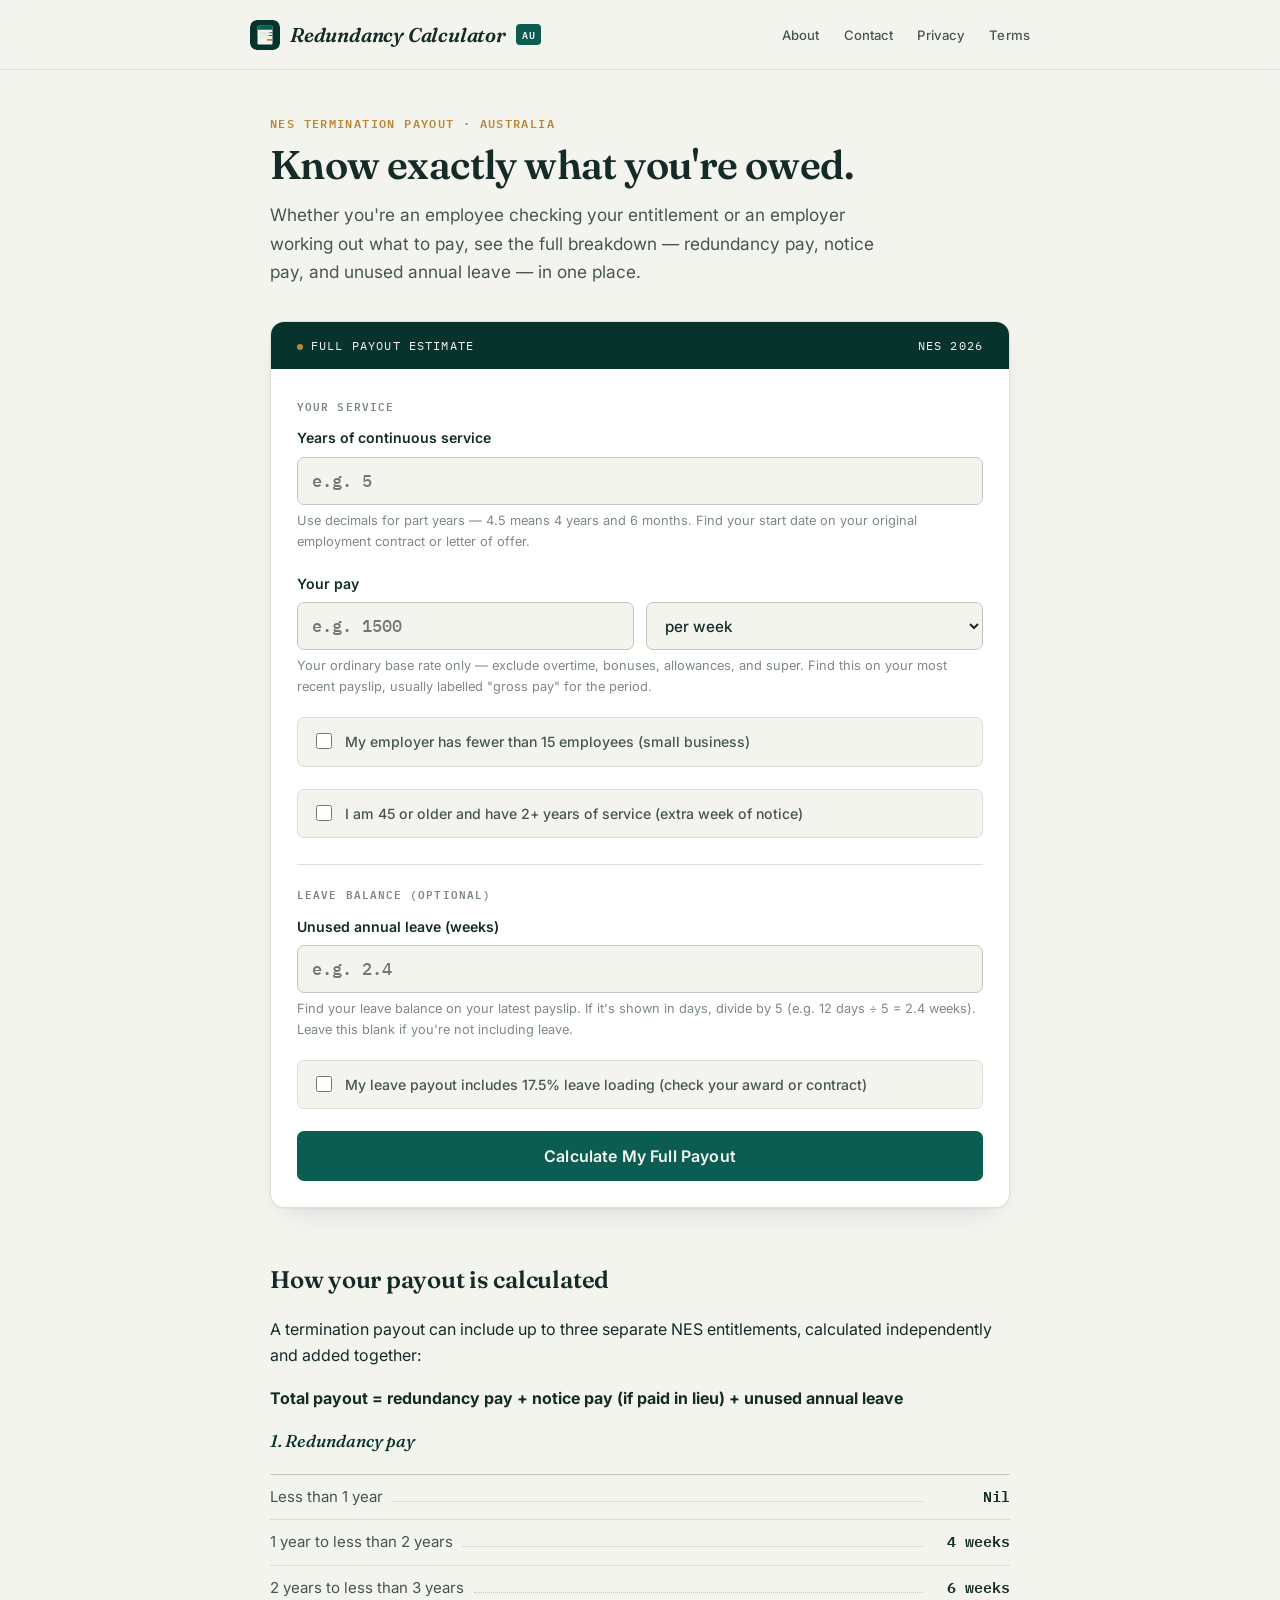
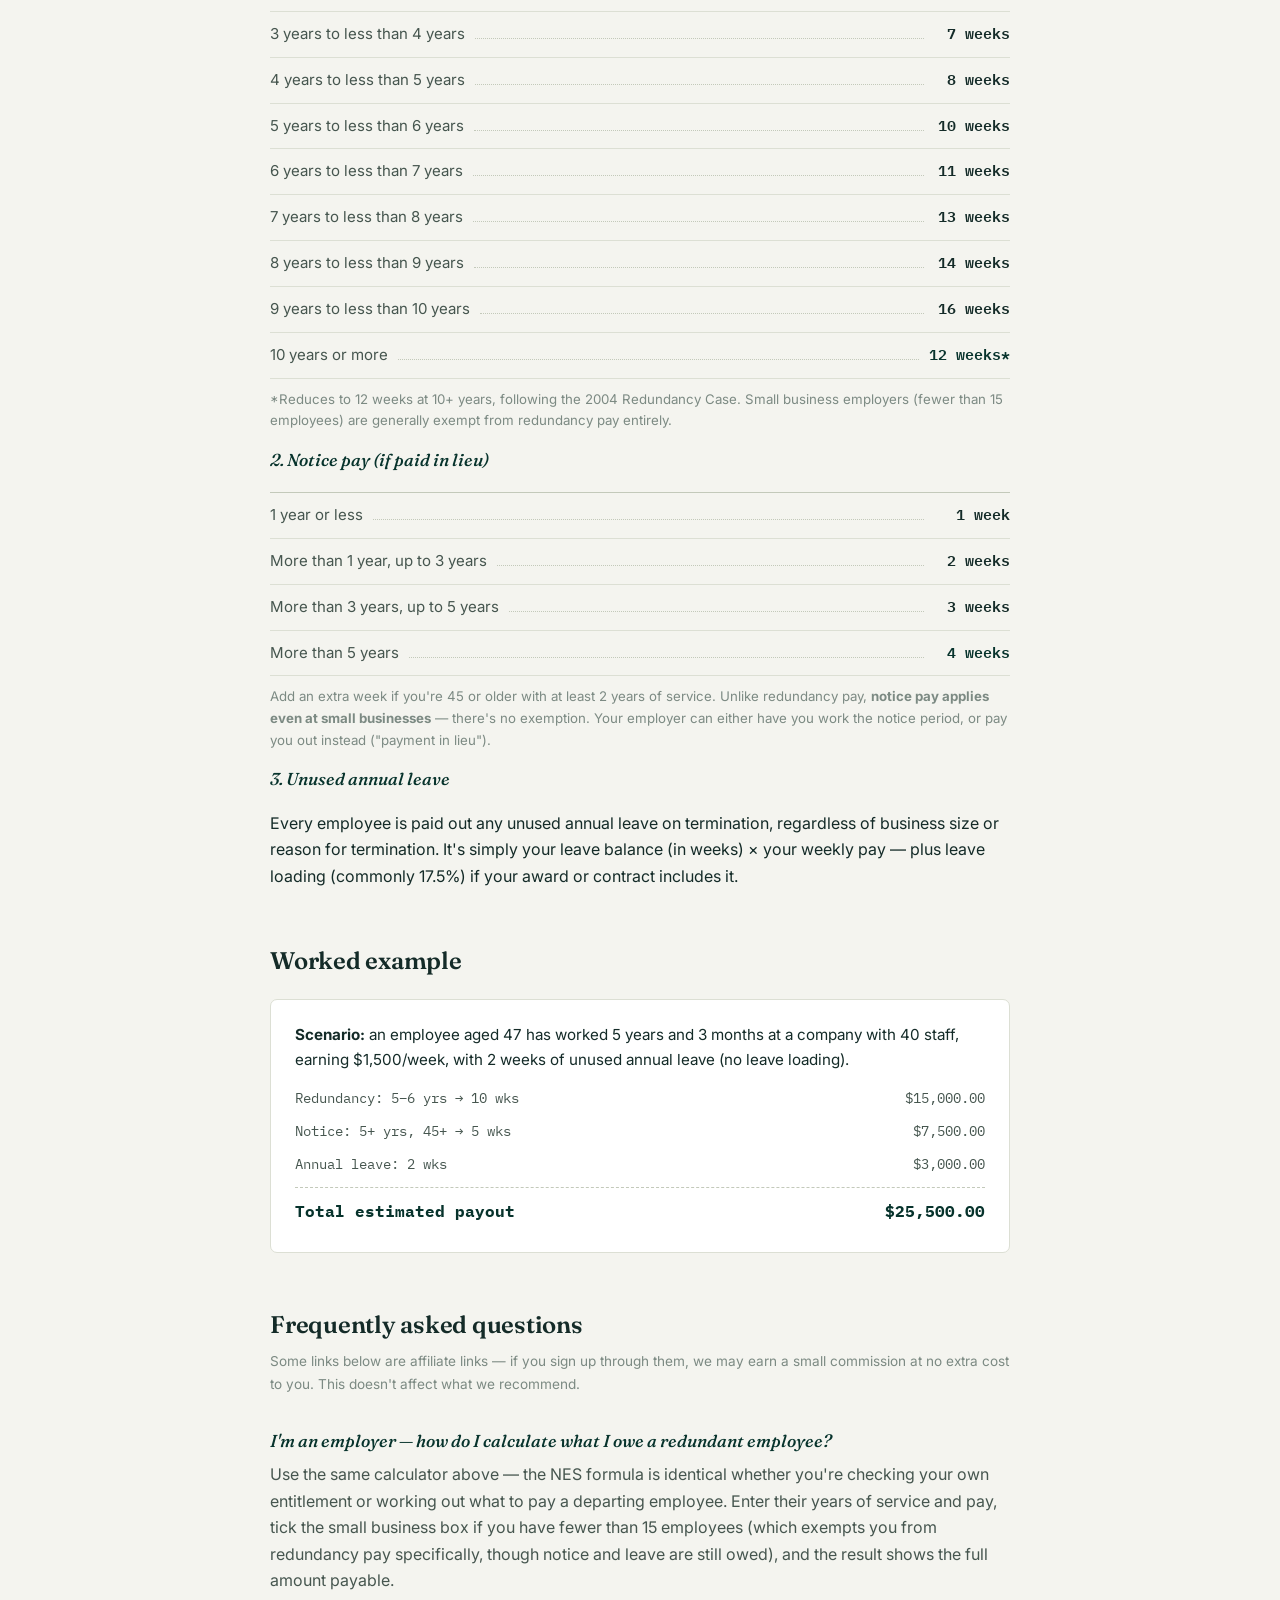
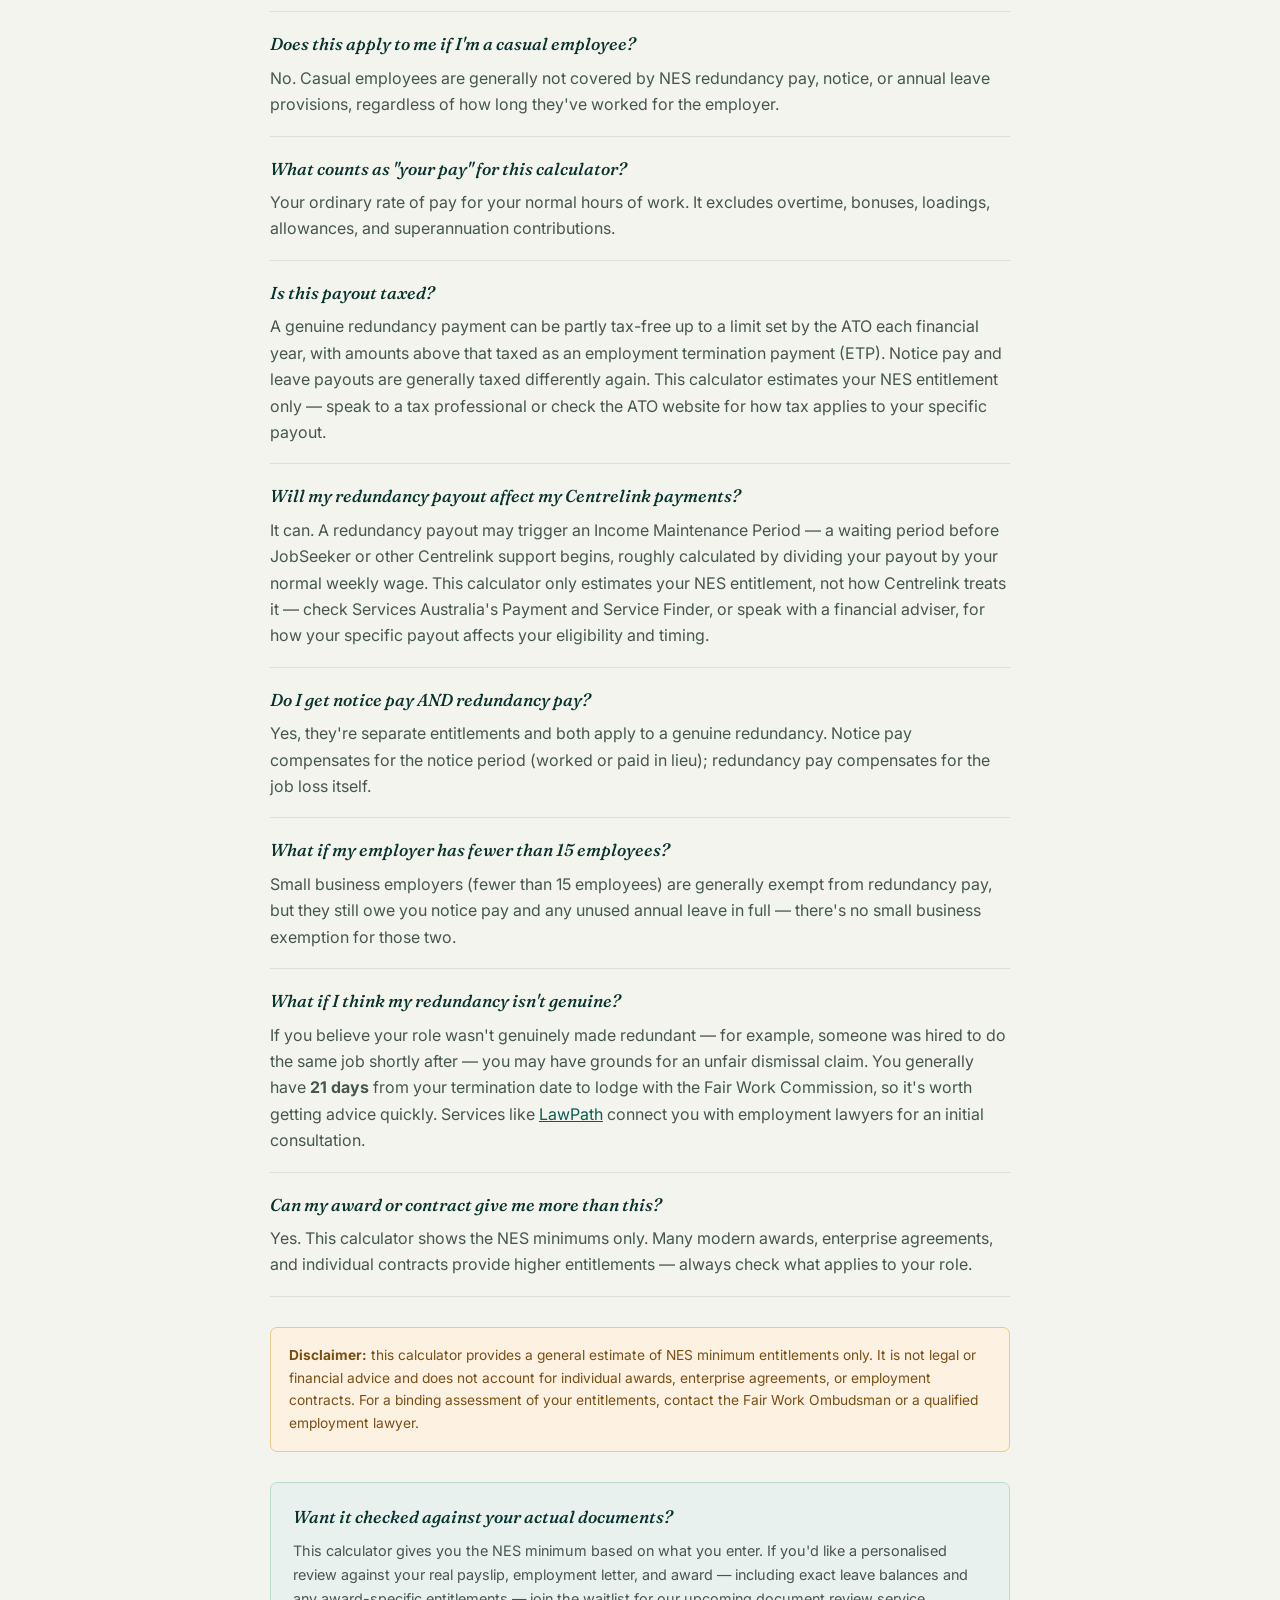
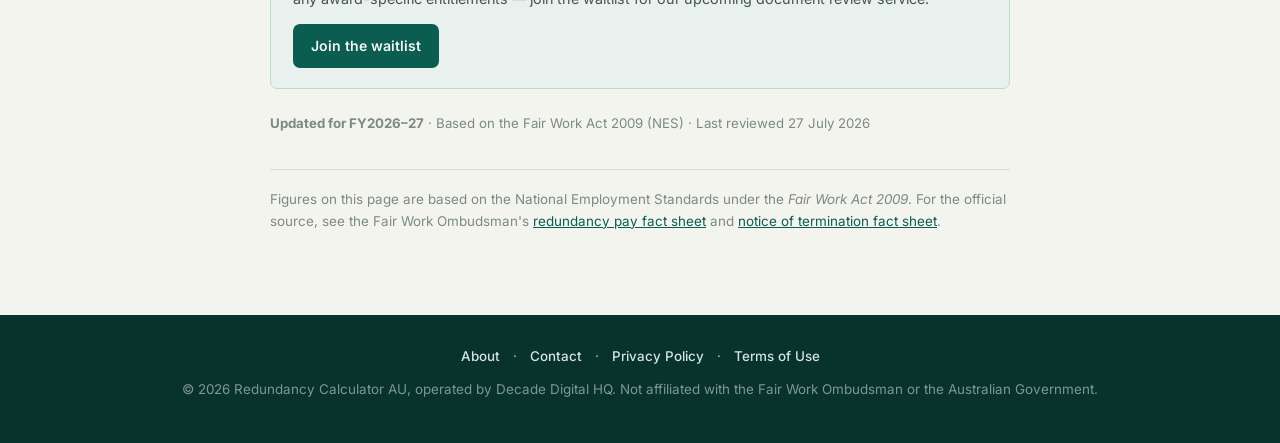
==== index.html @ 33391fae "Add files via upload fixing redirect issue" ====
<!DOCTYPE html>
<html lang="en-AU">
<head>
<meta charset="UTF-8">
<meta name="viewport" content="width=device-width, initial-scale=1.0">
<title>Redundancy Pay Calculator Australia (NES) — For Employees & Employers</title>
<meta name="description" content="Free Australian redundancy pay calculator based on the National Employment Standards (NES). For employees checking their entitlement and employers working out what to pay.">

<meta property="og:type" content="website">
<meta property="og:title" content="Redundancy Pay Calculator Australia (NES) — Free & Instant">
<meta property="og:description" content="See your full estimated termination payout — redundancy pay, notice pay, and unused annual leave — based on the Fair Work National Employment Standards.">
<meta property="og:url" content="https://ausredundancycalculator.com.au/">
<meta property="og:image" content="https://ausredundancycalculator.com.au/og-image.png">
<meta property="og:image:width" content="1200">
<meta property="og:image:height" content="630">
<meta property="og:locale" content="en_AU">
<meta property="og:site_name" content="Redundancy Calculator AU">

<meta name="twitter:card" content="summary_large_image">
<meta name="twitter:title" content="Redundancy Pay Calculator Australia (NES) — Free & Instant">
<meta name="twitter:description" content="See your full estimated termination payout — redundancy pay, notice pay, and unused annual leave — based on the NES.">
<meta name="twitter:image" content="https://ausredundancycalculator.com.au/og-image.png">
<link rel="preconnect" href="https://fonts.googleapis.com">
<link rel="preconnect" href="https://fonts.gstatic.com" crossorigin>
<link rel="icon" href="favicon.ico" sizes="any">
<link rel="icon" href="favicon-32x32.png" type="image/png" sizes="32x32">
<link rel="icon" href="favicon-16x16.png" type="image/png" sizes="16x16">
<link rel="apple-touch-icon" href="apple-touch-icon.png">
<link rel="canonical" href="https://ausredundancycalculator.com.au/">
<link rel="stylesheet" href="styles.css">
<script type="application/ld+json">
{
  "@context": "https://schema.org",
  "@type": "WebApplication",
  "name": "Redundancy Pay Calculator Australia",
  "url": "https://ausredundancycalculator.com.au/",
  "applicationCategory": "FinanceApplication",
  "operatingSystem": "Any (Web-based)",
  "description": "Free Australian redundancy, notice period and annual leave payout calculator based on the National Employment Standards (NES).",
  "offers": {
    "@type": "Offer",
    "price": "0",
    "priceCurrency": "AUD"
  }
}
</script>
<script type="application/ld+json">
{
  "@context": "https://schema.org",
  "@type": "FAQPage",
  "mainEntity": [
    {
      "@type": "Question",
      "name": "I'm an employer — how do I calculate what I owe a redundant employee?",
      "acceptedAnswer": {
        "@type": "Answer",
        "text": "Use the same calculator — the NES formula is identical whether checking your own entitlement or working out what to pay a departing employee. Enter their years of service and pay, tick the small business box if applicable, and the result shows the full amount payable."
      }
    },
    {
      "@type": "Question",
      "name": "Does this apply to me if I'm a casual employee?",
      "acceptedAnswer": {
        "@type": "Answer",
        "text": "No. Casual employees are generally not covered by NES redundancy pay, notice, or annual leave provisions, regardless of how long they've worked for the employer."
      }
    },
    {
      "@type": "Question",
      "name": "What counts as \"your pay\" for this calculator?",
      "acceptedAnswer": {
        "@type": "Answer",
        "text": "Your ordinary rate of pay for your normal hours of work. It excludes overtime, bonuses, loadings, allowances, and superannuation contributions."
      }
    },
    {
      "@type": "Question",
      "name": "Is this payout taxed?",
      "acceptedAnswer": {
        "@type": "Answer",
        "text": "A genuine redundancy payment can be partly tax-free up to a limit set by the ATO each financial year, with amounts above that taxed as an employment termination payment (ETP). Notice pay and leave payouts are generally taxed differently again."
      }
    },
    {
      "@type": "Question",
      "name": "Will my redundancy payout affect my Centrelink payments?",
      "acceptedAnswer": {
        "@type": "Answer",
        "text": "It can. A redundancy payout may trigger an Income Maintenance Period, a waiting period before JobSeeker or other Centrelink support begins, roughly calculated by dividing your payout by your normal weekly wage."
      }
    },
    {
      "@type": "Question",
      "name": "Do I get notice pay AND redundancy pay?",
      "acceptedAnswer": {
        "@type": "Answer",
        "text": "Yes, they're separate entitlements and both apply to a genuine redundancy. Notice pay compensates for the notice period; redundancy pay compensates for the job loss itself."
      }
    },
    {
      "@type": "Question",
      "name": "What if my employer has fewer than 15 employees?",
      "acceptedAnswer": {
        "@type": "Answer",
        "text": "Small business employers (fewer than 15 employees) are generally exempt from redundancy pay, but they still owe notice pay and any unused annual leave in full."
      }
    },
    {
      "@type": "Question",
      "name": "What if I think my redundancy isn't genuine?",
      "acceptedAnswer": {
        "@type": "Answer",
        "text": "You generally have 21 days from your termination date to lodge an unfair dismissal claim with the Fair Work Commission, so it's worth getting advice quickly if you believe your role wasn't genuinely made redundant."
      }
    },
    {
      "@type": "Question",
      "name": "Can my award or contract give me more than this?",
      "acceptedAnswer": {
        "@type": "Answer",
        "text": "Yes. This calculator shows the NES minimums only. Many modern awards, enterprise agreements, and individual contracts provide higher entitlements."
      }
    }
  ]
}
</script>
</head>
<body>

<header>
  <div class="inner">
    <a href="/" class="logo">
      <svg width="30" height="30" viewBox="0 0 512 512" aria-hidden="true">
        <rect width="512" height="512" rx="112" fill="#07332c"/>
        <rect x="128" y="96" width="256" height="320" rx="20" fill="#f4f4ef"/>
        <rect x="128" y="96" width="256" height="66" rx="20" fill="#0b5d52"/>
        <rect x="128" y="142" width="256" height="20" fill="#0b5d52"/>
        <circle cx="166" cy="129" r="10" fill="#b9873a"/>
        <rect x="168" y="210" width="150" height="16" rx="4" fill="none" stroke="#9aa398" stroke-width="2" stroke-dasharray="1 10" stroke-linecap="round"/>
        <rect x="330" y="210" width="54" height="16" rx="4" fill="#46564f"/>
        <rect x="168" y="256" width="150" height="16" rx="4" fill="none" stroke="#9aa398" stroke-width="2" stroke-dasharray="1 10" stroke-linecap="round"/>
        <rect x="318" y="256" width="66" height="16" rx="4" fill="#46564f"/>
        <line x1="152" y1="304" x2="384" y2="304" stroke="#c3c9ba" stroke-width="4" stroke-dasharray="10 8" stroke-linecap="round"/>
        <rect x="290" y="324" width="94" height="30" rx="6" fill="#b9873a"/>
      </svg>
      Redundancy Calculator <span class="tag">AU</span>
    </a>
    <nav>
      <a href="/about">About</a>
      <a href="/contact">Contact</a>
      <a href="/privacy">Privacy</a>
      <a href="/terms">Terms</a>
    </nav>
  </div>
</header>

<main>
  <div class="eyebrow">NES Termination Payout · Australia</div>
  <h1>Know exactly what you're owed.</h1>
  <p class="subtitle">Whether you're an employee checking your entitlement or an employer working out what to pay, see the full breakdown — redundancy pay, notice pay, and unused annual leave — in one place.</p>

  <div class="calculator">
    <div class="card-head"><span><span class="dot"></span>Full Payout Estimate</span><span>NES 2026</span></div>
    <div class="card-body">

      <div class="section-label">Your service</div>

      <div class="field">
        <label for="years">Years of continuous service</label>
        <input type="number" id="years" min="0" step="0.1" placeholder="e.g. 5">
        <div class="hint">Use decimals for part years — 4.5 means 4 years and 6 months. Find your start date on your original employment contract or letter of offer.</div>
      </div>

      <div class="field">
        <label for="payAmount">Your pay</label>
        <div class="field-row">
          <input type="number" id="payAmount" min="0" step="1" placeholder="e.g. 1500">
          <select id="payPeriod">
            <option value="weekly">per week</option>
            <option value="fortnightly">per fortnight</option>
            <option value="monthly">per month</option>
            <option value="yearly">per year</option>
          </select>
        </div>
        <div class="hint">Your ordinary base rate only — exclude overtime, bonuses, allowances, and super. Find this on your most recent payslip, usually labelled "gross pay" for the period.</div>
      </div>

      <div class="checkbox-field">
        <input type="checkbox" id="smallBusiness">
        <label for="smallBusiness">My employer has fewer than 15 employees (small business)</label>
      </div>

      <div class="checkbox-field">
        <input type="checkbox" id="over45">
        <label for="over45">I am 45 or older and have 2+ years of service (extra week of notice)</label>
      </div>

      <div class="section-label">Leave balance (optional)</div>

      <div class="field">
        <label for="leaveWeeks">Unused annual leave (weeks)</label>
        <input type="number" id="leaveWeeks" min="0" step="0.1" placeholder="e.g. 2.4">
        <div class="hint">Find your leave balance on your latest payslip. If it's shown in days, divide by 5 (e.g. 12 days ÷ 5 = 2.4 weeks). Leave this blank if you're not including leave.</div>
      </div>

      <div class="checkbox-field">
        <input type="checkbox" id="leaveLoading">
        <label for="leaveLoading">My leave payout includes 17.5% leave loading (check your award or contract)</label>
      </div>

      <button class="calc-btn" onclick="calculatePayout()">Calculate My Full Payout</button>

      <div class="tear-line" id="tearLine"></div>
      <div class="result" id="resultBox">
        <div id="resultContent"></div>
      </div>
    </div>
  </div>

  <h2>How your payout is calculated</h2>
  <p>A termination payout can include up to three separate NES entitlements, calculated independently and added together:</p>
  <p><strong>Total payout = redundancy pay + notice pay (if paid in lieu) + unused annual leave</strong></p>

  <h3>1. Redundancy pay</h3>
  <div class="ledger">
    <div class="ledger-row"><span class="label">Less than 1 year</span><span class="filler"></span><span class="value">Nil</span></div>
    <div class="ledger-row"><span class="label">1 year to less than 2 years</span><span class="filler"></span><span class="value">4 weeks</span></div>
    <div class="ledger-row"><span class="label">2 years to less than 3 years</span><span class="filler"></span><span class="value">6 weeks</span></div>
    <div class="ledger-row"><span class="label">3 years to less than 4 years</span><span class="filler"></span><span class="value">7 weeks</span></div>
    <div class="ledger-row"><span class="label">4 years to less than 5 years</span><span class="filler"></span><span class="value">8 weeks</span></div>
    <div class="ledger-row"><span class="label">5 years to less than 6 years</span><span class="filler"></span><span class="value">10 weeks</span></div>
    <div class="ledger-row"><span class="label">6 years to less than 7 years</span><span class="filler"></span><span class="value">11 weeks</span></div>
    <div class="ledger-row"><span class="label">7 years to less than 8 years</span><span class="filler"></span><span class="value">13 weeks</span></div>
    <div class="ledger-row"><span class="label">8 years to less than 9 years</span><span class="filler"></span><span class="value">14 weeks</span></div>
    <div class="ledger-row"><span class="label">9 years to less than 10 years</span><span class="filler"></span><span class="value">16 weeks</span></div>
    <div class="ledger-row total"><span class="label">10 years or more</span><span class="filler"></span><span class="value">12 weeks*</span></div>
  </div>
  <p class="ledger-note">*Reduces to 12 weeks at 10+ years, following the 2004 Redundancy Case. Small business employers (fewer than 15 employees) are generally exempt from redundancy pay entirely.</p>

  <h3>2. Notice pay (if paid in lieu)</h3>
  <div class="ledger">
    <div class="ledger-row"><span class="label">1 year or less</span><span class="filler"></span><span class="value">1 week</span></div>
    <div class="ledger-row"><span class="label">More than 1 year, up to 3 years</span><span class="filler"></span><span class="value">2 weeks</span></div>
    <div class="ledger-row"><span class="label">More than 3 years, up to 5 years</span><span class="filler"></span><span class="value">3 weeks</span></div>
    <div class="ledger-row total"><span class="label">More than 5 years</span><span class="filler"></span><span class="value">4 weeks</span></div>
  </div>
  <p class="ledger-note">Add an extra week if you're 45 or older with at least 2 years of service. Unlike redundancy pay, <strong>notice pay applies even at small businesses</strong> — there's no exemption. Your employer can either have you work the notice period, or pay you out instead ("payment in lieu").</p>

  <h3>3. Unused annual leave</h3>
  <p>Every employee is paid out any unused annual leave on termination, regardless of business size or reason for termination. It's simply your leave balance (in weeks) × your weekly pay — plus leave loading (commonly 17.5%) if your award or contract includes it.</p>

  <h2>Worked example</h2>
  <div class="example-box">
    <p><strong>Scenario:</strong> an employee aged 47 has worked 5 years and 3 months at a company with 40 staff, earning $1,500/week, with 2 weeks of unused annual leave (no leave loading).</p>
    <div class="receipt-line"><span>Redundancy: 5–6 yrs → 10 wks</span><span>$15,000.00</span></div>
    <div class="receipt-line"><span>Notice: 5+ yrs, 45+ → 5 wks</span><span>$7,500.00</span></div>
    <div class="receipt-line"><span>Annual leave: 2 wks</span><span>$3,000.00</span></div>
    <div class="receipt-line final"><span>Total estimated payout</span><span>$25,500.00</span></div>
  </div>

  <h2>Frequently asked questions</h2>
  <p style="font-size:0.85rem; color:var(--ink-faint); margin-top:-8px;">Some links below are affiliate links — if you sign up through them, we may earn a small commission at no extra cost to you. This doesn't affect what we recommend.</p>

  <div class="faq-item">
    <h3>I'm an employer — how do I calculate what I owe a redundant employee?</h3>
    <p>Use the same calculator above — the NES formula is identical whether you're checking your own entitlement or working out what to pay a departing employee. Enter their years of service and pay, tick the small business box if you have fewer than 15 employees (which exempts you from redundancy pay specifically, though notice and leave are still owed), and the result shows the full amount payable.</p>
  </div>

  <div class="faq-item">
    <h3>Does this apply to me if I'm a casual employee?</h3>
    <p>No. Casual employees are generally not covered by NES redundancy pay, notice, or annual leave provisions, regardless of how long they've worked for the employer.</p>
  </div>

  <div class="faq-item">
    <h3>What counts as "your pay" for this calculator?</h3>
    <p>Your ordinary rate of pay for your normal hours of work. It excludes overtime, bonuses, loadings, allowances, and superannuation contributions.</p>
  </div>

  <div class="faq-item">
    <h3>Is this payout taxed?</h3>
    <p>A genuine redundancy payment can be partly tax-free up to a limit set by the ATO each financial year, with amounts above that taxed as an employment termination payment (ETP). Notice pay and leave payouts are generally taxed differently again. This calculator estimates your NES entitlement only — speak to a tax professional or check the ATO website for how tax applies to your specific payout.</p>
  </div>

  <div class="faq-item">
    <h3>Will my redundancy payout affect my Centrelink payments?</h3>
    <p>It can. A redundancy payout may trigger an Income Maintenance Period — a waiting period before JobSeeker or other Centrelink support begins, roughly calculated by dividing your payout by your normal weekly wage. This calculator only estimates your NES entitlement, not how Centrelink treats it — check Services Australia's Payment and Service Finder, or speak with a financial adviser, for how your specific payout affects your eligibility and timing.</p>
  </div>

  <div class="faq-item">
    <h3>Do I get notice pay AND redundancy pay?</h3>
    <p>Yes, they're separate entitlements and both apply to a genuine redundancy. Notice pay compensates for the notice period (worked or paid in lieu); redundancy pay compensates for the job loss itself.</p>
  </div>

  <div class="faq-item">
    <h3>What if my employer has fewer than 15 employees?</h3>
    <p>Small business employers (fewer than 15 employees) are generally exempt from redundancy pay, but they still owe you notice pay and any unused annual leave in full — there's no small business exemption for those two.</p>
  </div>

  <div class="faq-item">
    <h3>What if I think my redundancy isn't genuine?</h3>
    <p>If you believe your role wasn't genuinely made redundant — for example, someone was hired to do the same job shortly after — you may have grounds for an unfair dismissal claim. You generally have <strong>21 days</strong> from your termination date to lodge with the Fair Work Commission, so it's worth getting advice quickly. Services like <a href="https://partner.lawpath.com.au/cj4pirab7okd" target="_blank" rel="noopener noreferrer sponsored">LawPath</a> connect you with employment lawyers for an initial consultation.</p>
  </div>

  <div class="faq-item">
    <h3>Can my award or contract give me more than this?</h3>
    <p>Yes. This calculator shows the NES minimums only. Many modern awards, enterprise agreements, and individual contracts provide higher entitlements — always check what applies to your role.</p>
  </div>

  <div class="disclaimer">
    <strong>Disclaimer:</strong> this calculator provides a general estimate of NES minimum entitlements only. It is not legal or financial advice and does not account for individual awards, enterprise agreements, or employment contracts. For a binding assessment of your entitlements, contact the Fair Work Ombudsman or a qualified employment lawyer.
  </div>

  <div class="waitlist-box">
    <h3>Want it checked against your actual documents?</h3>
    <p>This calculator gives you the NES minimum based on what you enter. If you'd like a personalised review against your real payslip, employment letter, and award — including exact leave balances and any award-specific entitlements — join the waitlist for our upcoming document review service.</p>
    <a class="waitlist-btn" href="mailto:info@ausredundancycalculator.com.au?subject=Waitlist%20-%20Personalised%20Entitlement%20Review">Join the waitlist</a>
  </div>

  <p class="ledger-note" style="margin-top:24px;"><strong>Updated for FY2026–27</strong> · Based on the Fair Work Act 2009 (NES) · Last reviewed 27 July 2026</p>

  <p class="source-note">Figures on this page are based on the National Employment Standards under the <em>Fair Work Act 2009</em>. For the official source, see the Fair Work Ombudsman's <a href="https://www.fairwork.gov.au/ending-employment/redundancy/redundancy-pay" target="_blank" rel="noopener noreferrer">redundancy pay fact sheet</a> and <a href="https://www.fairwork.gov.au/ending-employment/dismissal" target="_blank" rel="noopener noreferrer">notice of termination fact sheet</a>.</p>
</main>

<footer>
  <div>
    <a href="/about">About</a> ·
    <a href="/contact">Contact</a> ·
    <a href="/privacy">Privacy Policy</a> ·
    <a href="/terms">Terms of Use</a>
  </div>
  <p style="margin-top:10px;">© <span id="year"></span> Redundancy Calculator AU, operated by Decade Digital HQ. Not affiliated with the Fair Work Ombudsman or the Australian Government.</p>
</footer>

<script>
document.getElementById('year').textContent = new Date().getFullYear();

function toWeekly(amount, period) {
  switch (period) {
    case 'weekly': return amount;
    case 'fortnightly': return amount / 2;
    case 'monthly': return amount * 12 / 52;
    case 'yearly': return amount / 52;
    default: return amount;
  }
}

function getRedundancyWeeks(years) {
  if (years < 1) return 0;
  if (years < 2) return 4;
  if (years < 3) return 6;
  if (years < 4) return 7;
  if (years < 5) return 8;
  if (years < 6) return 10;
  if (years < 7) return 11;
  if (years < 8) return 13;
  if (years < 9) return 14;
  if (years < 10) return 16;
  return 12;
}

function getNoticeWeeks(years, over45) {
  let base;
  if (years <= 1) base = 1;
  else if (years <= 3) base = 2;
  else if (years <= 5) base = 3;
  else base = 4;
  if (over45 && years >= 2) base += 1;
  return base;
}

function fmt(n) {
  return '$' + n.toLocaleString('en-AU', {minimumFractionDigits: 2, maximumFractionDigits: 2});
}

function calculatePayout() {
  const years = parseFloat(document.getElementById('years').value);
  const payAmount = parseFloat(document.getElementById('payAmount').value);
  const payPeriod = document.getElementById('payPeriod').value;
  const smallBusiness = document.getElementById('smallBusiness').checked;
  const over45 = document.getElementById('over45').checked;
  const leaveWeeksInput = parseFloat(document.getElementById('leaveWeeks').value);
  const leaveLoading = document.getElementById('leaveLoading').checked;

  const resultBox = document.getElementById('resultBox');
  const resultContent = document.getElementById('resultContent');
  const tearLine = document.getElementById('tearLine');

  if (isNaN(years) || isNaN(payAmount) || years < 0 || payAmount < 0) {
    tearLine.className = 'tear-line show';
    resultBox.className = 'result show';
    resultContent.innerHTML = '<div class="label-row">Check your numbers</div><p>Please enter valid figures for years of service and your pay.</p>';
    return;
  }

  tearLine.className = 'tear-line show';

  const weeklyPay = toWeekly(payAmount, payPeriod);
  const leaveWeeks = isNaN(leaveWeeksInput) || leaveWeeksInput < 0 ? 0 : leaveWeeksInput;

  const redundancyWeeks = smallBusiness ? 0 : getRedundancyWeeks(years);
  const redundancyPay = redundancyWeeks * weeklyPay;

  const noticeWeeks = getNoticeWeeks(years, over45);
  const noticePay = noticeWeeks * weeklyPay;

  const leaveMultiplier = leaveLoading ? 1.175 : 1;
  const leavePay = leaveWeeks * weeklyPay * leaveMultiplier;

  const total = redundancyPay + noticePay + leavePay;

  resultBox.className = 'result show';

  let breakdownNote = '';
  if (smallBusiness) {
    breakdownNote = '<div class="note">Small business exemption applied to redundancy pay ($0). Notice pay and leave payout are still owed regardless of business size.</div>';
  } else {
    breakdownNote = '<div class="note">This is the NES minimum estimate only. Your award, agreement, or contract may provide more. Long service leave (if applicable) is paid separately.</div>';
  }

  if (total === 0) {
    resultContent.innerHTML =
      '<div class="stamp">Estimate</div>' +
      '<div class="label-row">Your minimum entitlement</div>' +
      '<div class="amount">$0</div>' +
      '<div class="weeks">Not yet eligible, or all fields are at zero</div>' +
      breakdownNote;
    return;
  }

  const redPct = (redundancyPay / total) * 100;
  const noticePct = (noticePay / total) * 100;
  const leavePct = (leavePay / total) * 100;

  const gradientParts = [];
  let cursor = 0;
  if (redundancyPay > 0) {
    gradientParts.push('var(--teal) ' + cursor + '% ' + (cursor + redPct) + '%');
    cursor += redPct;
  }
  if (noticePay > 0) {
    gradientParts.push('var(--gold) ' + cursor + '% ' + (cursor + noticePct) + '%');
    cursor += noticePct;
  }
  if (leavePay > 0) {
    gradientParts.push('var(--clay) ' + cursor + '% ' + (cursor + leavePct) + '%');
    cursor += leavePct;
  }
  const gradient = gradientParts.length > 0
    ? 'conic-gradient(' + gradientParts.join(', ') + ')'
    : 'var(--line)';

  let legendHtml = '';
  if (redundancyPay > 0) {
    legendHtml += '<div class="legend-item"><span class="legend-swatch" style="background:var(--teal)"></span><span class="legend-label">Redundancy pay (' + redundancyWeeks + ' wks)</span><span class="legend-value">' + fmt(redundancyPay) + '</span></div>';
  }
  legendHtml += '<div class="legend-item"><span class="legend-swatch" style="background:var(--gold)"></span><span class="legend-label">Notice pay (' + noticeWeeks + ' wks)</span><span class="legend-value">' + fmt(noticePay) + '</span></div>';
  if (leavePay > 0) {
    legendHtml += '<div class="legend-item"><span class="legend-swatch" style="background:var(--clay)"></span><span class="legend-label">Annual leave (' + leaveWeeks + ' wks' + (leaveLoading ? ' +17.5%' : '') + ')</span><span class="legend-value">' + fmt(leavePay) + '</span></div>';
  }

  resultContent.innerHTML =
    '<div class="stamp">Estimate</div>' +
    '<div class="label-row">Your estimated total payout</div>' +
    '<div class="amount">' + fmt(total) + '</div>' +
    '<div class="donut-wrap">' +
      '<div class="donut" style="background:' + gradient + '"><div class="donut-hole"><div class="total-label">Total</div><div class="total-amount">' + fmt(total).replace('.00','') + '</div></div></div>' +
      '<div class="legend">' + legendHtml + '</div>' +
    '</div>' +
    breakdownNote;
}
</script>

</body>
</html>
---- styles.css ----
@import url('https://fonts.googleapis.com/css2?family=Fraunces:ital,opsz,wght@0,9..144,500;0,9..144,600;0,9..144,700;1,9..144,500&family=Inter:wght@400;500;600;700&family=IBM+Plex+Mono:wght@500;600;700&display=swap');

:root {
  --paper: #f4f4ef;
  --paper-raised: #ffffff;
  --ink: #142b28;
  --ink-soft: #46564f;
  --ink-faint: #7c8a83;
  --teal: #0b5d52;
  --teal-deep: #07332c;
  --gold: #b9873a;
  --gold-soft: #f3e6c8;
  --line: #dcdfd4;
  --line-strong: #c3c9ba;
  --amber-bg: #fdf1e2;
  --amber-line: #e9c987;
  --amber-ink: #7a4e12;
  --clay: #a8562f;
  --clay-soft: #f3e3d8;
  --teal-bg: #e8f1ee;
  --teal-line: #bcd9d0;
  --radius-lg: 14px;
  --radius-sm: 7px;
  --max-width: 780px;
  --serif: "Fraunces", Georgia, serif;
  --sans: "Inter", -apple-system, BlinkMacSystemFont, "Segoe UI", sans-serif;
  --mono: "IBM Plex Mono", ui-monospace, SFMono-Regular, Menlo, monospace;
}

* { box-sizing: border-box; }

html { scroll-behavior: smooth; }

body {
  margin: 0;
  font-family: var(--sans);
  background: var(--paper);
  color: var(--ink);
  line-height: 1.65;
  -webkit-font-smoothing: antialiased;
}

a { color: var(--teal); }

::selection { background: var(--gold-soft); color: var(--ink); }

/* ---------- Header ---------- */

header {
  border-bottom: 1px solid var(--line);
  padding: 18px 20px;
  position: sticky;
  top: 0;
  z-index: 10;
  backdrop-filter: blur(6px);
  background: rgba(244, 244, 239, 0.92);
}

header .inner {
  max-width: var(--max-width);
  margin: 0 auto;
  display: flex;
  justify-content: space-between;
  align-items: center;
  flex-wrap: wrap;
  gap: 12px;
}

header a.logo {
  color: var(--ink);
  text-decoration: none;
  font-family: var(--serif);
  font-weight: 600;
  font-style: italic;
  font-size: 1.25rem;
  letter-spacing: -0.01em;
  display: flex;
  align-items: center;
  gap: 10px;
}

header a.logo svg {
  flex-shrink: 0;
  border-radius: 7px;
}

header a.logo .tag {
  font-family: var(--mono);
  font-style: normal;
  font-size: 0.62rem;
  font-weight: 600;
  letter-spacing: 0.08em;
  background: var(--teal);
  color: var(--paper);
  padding: 2px 6px;
  border-radius: 4px;
  vertical-align: middle;
}

header nav a {
  color: var(--ink-soft);
  text-decoration: none;
  margin-left: 20px;
  font-size: 0.82rem;
  font-weight: 500;
  letter-spacing: 0.01em;
}

header nav a:hover { color: var(--teal); }

/* ---------- Layout ---------- */

main {
  max-width: var(--max-width);
  margin: 0 auto;
  padding: 44px 20px 70px;
}

.eyebrow {
  font-family: var(--mono);
  font-size: 0.72rem;
  font-weight: 600;
  letter-spacing: 0.12em;
  text-transform: uppercase;
  color: var(--gold);
  margin-bottom: 10px;
}

h1 {
  font-family: var(--serif);
  font-weight: 600;
  font-size: 2.5rem;
  line-height: 1.1;
  letter-spacing: -0.015em;
  margin: 0 0 14px;
  color: var(--ink);
}

h2 {
  font-family: var(--serif);
  font-weight: 600;
  font-size: 1.5rem;
  color: var(--ink);
  margin-top: 52px;
  margin-bottom: 14px;
  letter-spacing: -0.01em;
}

h3 {
  font-family: var(--serif);
  font-style: italic;
  font-weight: 500;
  font-size: 1.08rem;
  color: var(--teal-deep);
  margin: 0 0 6px;
}

p.subtitle {
  color: var(--ink-soft);
  font-size: 1.08rem;
  margin: 0 0 34px;
  max-width: 58ch;
}

/* ---------- Calculator card (payslip concept) ---------- */

.calculator {
  position: relative;
  background: var(--paper-raised);
  border: 1px solid var(--line);
  border-radius: var(--radius-lg);
  box-shadow: 0 1px 2px rgba(20, 43, 40, 0.04), 0 12px 28px -18px rgba(20, 43, 40, 0.25);
  overflow: hidden;
}

.calculator .card-head {
  background: var(--teal-deep);
  color: var(--paper);
  padding: 14px 26px;
  display: flex;
  justify-content: space-between;
  align-items: center;
  font-family: var(--mono);
  font-size: 0.72rem;
  letter-spacing: 0.1em;
  text-transform: uppercase;
}

.calculator .card-head span.dot {
  display: inline-block;
  width: 6px;
  height: 6px;
  border-radius: 50%;
  background: var(--gold);
  margin-right: 8px;
}

.calculator .card-body {
  padding: 28px 26px 26px;
}

.field-row {
  display: grid;
  grid-template-columns: 1fr 1fr;
  gap: 12px;
}

@media (max-width: 480px) {
  .field-row { grid-template-columns: 1fr; }
}

select {
  width: 100%;
  padding: 12px 14px;
  border: 1.5px solid var(--line-strong);
  border-radius: var(--radius-sm);
  font-size: 0.95rem;
  font-family: var(--sans);
  font-weight: 500;
  background: var(--paper);
  color: var(--ink);
  cursor: pointer;
}

select:focus {
  outline: none;
  border-color: var(--teal);
  box-shadow: 0 0 0 3px rgba(11, 93, 82, 0.14);
}

.section-label {
  font-family: var(--mono);
  font-size: 0.68rem;
  font-weight: 600;
  letter-spacing: 0.1em;
  text-transform: uppercase;
  color: var(--ink-faint);
  margin: 26px 0 12px;
  padding-top: 20px;
  border-top: 1px solid var(--line);
}

.section-label:first-child { border-top: none; padding-top: 0; margin-top: 0; }

.field { margin-bottom: 20px; }

.field label {
  display: block;
  font-weight: 600;
  font-size: 0.88rem;
  margin-bottom: 7px;
  color: var(--ink);
}

.field .hint {
  font-size: 0.8rem;
  color: var(--ink-faint);
  margin-top: 5px;
}

input[type="number"] {
  width: 100%;
  padding: 12px 14px;
  border: 1.5px solid var(--line-strong);
  border-radius: var(--radius-sm);
  font-size: 1.05rem;
  font-family: var(--mono);
  font-weight: 500;
  background: var(--paper);
  color: var(--ink);
  transition: border-color 0.15s ease;
}

input[type="number"]:focus {
  outline: none;
  border-color: var(--teal);
  box-shadow: 0 0 0 3px rgba(11, 93, 82, 0.14);
}

.checkbox-field {
  display: flex;
  align-items: flex-start;
  gap: 10px;
  margin-bottom: 22px;
  padding: 12px 14px;
  background: var(--paper);
  border: 1px solid var(--line);
  border-radius: var(--radius-sm);
}

.checkbox-field input {
  margin-top: 3px;
  width: 16px;
  height: 16px;
  accent-color: var(--teal);
}

.checkbox-field label {
  font-size: 0.88rem;
  font-weight: 500;
  color: var(--ink-soft);
}

button.calc-btn {
  width: 100%;
  background: var(--teal);
  color: var(--paper);
  border: none;
  padding: 15px;
  font-family: var(--sans);
  font-size: 1rem;
  font-weight: 600;
  letter-spacing: 0.01em;
  border-radius: var(--radius-sm);
  cursor: pointer;
  transition: background 0.15s ease, transform 0.1s ease;
}

button.calc-btn:hover { background: var(--teal-deep); }
button.calc-btn:active { transform: translateY(1px); }

.tear-line {
  display: none;
  position: relative;
  height: 1px;
  margin: 26px -26px 0;
  border-top: 2px dashed var(--line-strong);
}

.tear-line.show { display: block; }

.result {
  display: none;
  position: relative;
  margin-top: 22px;
  padding: 22px 4px 4px;
  animation: reveal 0.35s ease;
}

.result.show { display: block; }

@keyframes reveal {
  from { opacity: 0; transform: translateY(-6px); }
  to { opacity: 1; transform: translateY(0); }
}

.result .stamp {
  position: absolute;
  top: -6px;
  right: 4px;
  font-family: var(--mono);
  font-size: 0.66rem;
  font-weight: 700;
  letter-spacing: 0.1em;
  color: var(--gold);
  border: 1.5px solid var(--gold);
  border-radius: 4px;
  padding: 3px 8px;
  transform: rotate(4deg);
  text-transform: uppercase;
  background: var(--gold-soft);
}

.result .label-row {
  font-family: var(--mono);
  font-size: 0.72rem;
  letter-spacing: 0.08em;
  text-transform: uppercase;
  color: var(--ink-faint);
  margin-bottom: 6px;
}

.result .amount {
  font-family: var(--serif);
  font-size: 2.6rem;
  font-weight: 600;
  color: var(--teal-deep);
  line-height: 1.1;
  letter-spacing: -0.01em;
}

.result .weeks {
  font-family: var(--mono);
  font-size: 0.92rem;
  color: var(--ink-soft);
  margin-top: 8px;
}

.result .note {
  font-size: 0.85rem;
  color: var(--ink-faint);
  margin-top: 12px;
  padding-top: 12px;
  border-top: 1px solid var(--line);
}

.result.exempt .amount { color: var(--amber-ink); }
.result.exempt .stamp { color: var(--amber-ink); border-color: var(--amber-line); background: var(--amber-bg); }

/* ---------- Donut chart ---------- */

.donut-wrap {
  display: flex;
  align-items: center;
  gap: 30px;
  flex-wrap: wrap;
  margin-top: 24px;
  padding-top: 22px;
  border-top: 1px solid var(--line);
}

.donut {
  width: 168px;
  height: 168px;
  border-radius: 50%;
  flex-shrink: 0;
  position: relative;
  transition: background 0.4s ease;
}

.donut-hole {
  position: absolute;
  top: 50%;
  left: 50%;
  transform: translate(-50%, -50%);
  width: 108px;
  height: 108px;
  border-radius: 50%;
  background: var(--paper-raised);
  display: flex;
  flex-direction: column;
  align-items: center;
  justify-content: center;
  text-align: center;
  box-shadow: inset 0 0 0 1px var(--line);
}

.donut-hole .total-label {
  font-family: var(--mono);
  font-size: 0.6rem;
  text-transform: uppercase;
  letter-spacing: 0.08em;
  color: var(--ink-faint);
  margin-bottom: 3px;
}

.donut-hole .total-amount {
  font-family: var(--serif);
  font-weight: 600;
  font-size: 1.2rem;
  color: var(--teal-deep);
  line-height: 1.1;
}

.legend {
  display: flex;
  flex-direction: column;
  gap: 12px;
  flex: 1;
  min-width: 200px;
}

.legend-item {
  display: flex;
  align-items: center;
  gap: 10px;
  font-size: 0.9rem;
}

.legend-swatch {
  width: 12px;
  height: 12px;
  border-radius: 3px;
  flex-shrink: 0;
}

.legend-item .legend-label {
  color: var(--ink-soft);
  flex: 1;
}

.legend-item .legend-value {
  font-family: var(--mono);
  font-weight: 600;
  color: var(--ink);
}

/* ---------- Waitlist box ---------- */

.waitlist-box {
  background: var(--teal-bg);
  border: 1px solid var(--teal-line);
  border-radius: var(--radius-sm);
  padding: 20px 22px;
  margin-top: 30px;
}

.waitlist-box h3 {
  color: var(--teal-deep);
  margin-bottom: 8px;
}

.waitlist-box p {
  font-size: 0.9rem;
  color: var(--ink-soft);
  margin: 0 0 14px;
}

.waitlist-box a.waitlist-btn {
  display: inline-block;
  background: var(--teal);
  color: var(--paper);
  text-decoration: none;
  padding: 10px 18px;
  border-radius: var(--radius-sm);
  font-size: 0.88rem;
  font-weight: 600;
}

.waitlist-box a.waitlist-btn:hover { background: var(--teal-deep); }

/* ---------- Ledger table (NES schedule) ---------- */

.ledger {
  border-top: 1px solid var(--line-strong);
  margin: 18px 0 8px;
}

.ledger-row {
  display: flex;
  align-items: baseline;
  gap: 10px;
  padding: 10px 0;
  border-bottom: 1px solid var(--line);
}

.ledger-row .label {
  font-size: 0.94rem;
  color: var(--ink-soft);
  white-space: nowrap;
}

.ledger-row .filler {
  flex: 1;
  border-bottom: 1.5px dotted var(--line-strong);
  height: 0;
  margin-bottom: 5px;
}

.ledger-row .value {
  font-family: var(--mono);
  font-weight: 600;
  font-size: 0.94rem;
  color: var(--ink);
  white-space: nowrap;
  min-width: 76px;
  text-align: right;
}

.ledger-row.total .value { color: var(--teal-deep); }
.ledger-note {
  font-size: 0.83rem;
  color: var(--ink-faint);
  margin-top: 10px;
}

/* ---------- Worked example (receipt card) ---------- */

.example-box {
  background: var(--paper-raised);
  border: 1px solid var(--line);
  border-radius: var(--radius-sm);
  padding: 22px 24px;
  margin: 18px 0;
  font-size: 0.95rem;
}

.example-box .receipt-line {
  display: flex;
  justify-content: space-between;
  font-family: var(--mono);
  font-size: 0.88rem;
  padding: 5px 0;
  color: var(--ink-soft);
}

.example-box .receipt-line.final {
  border-top: 1px dashed var(--line-strong);
  margin-top: 6px;
  padding-top: 10px;
  font-weight: 700;
  color: var(--teal-deep);
  font-size: 1rem;
}

.example-box p { margin: 0 0 10px; }
.example-box p:last-child { margin-bottom: 0; }

/* ---------- FAQ ---------- */

.faq-item {
  border-bottom: 1px solid var(--line);
  padding: 18px 0;
}

.faq-item:last-child { border-bottom: none; }
.faq-item p { margin: 0; color: var(--ink-soft); }

/* ---------- Disclaimer / source ---------- */

.disclaimer {
  background: var(--amber-bg);
  border: 1px solid var(--amber-line);
  border-radius: var(--radius-sm);
  padding: 16px 18px;
  font-size: 0.86rem;
  color: var(--amber-ink);
  margin-top: 30px;
}

.disclaimer strong { color: var(--amber-ink); }

.source-note {
  font-size: 0.84rem;
  color: var(--ink-faint);
  margin-top: 34px;
  padding-top: 18px;
  border-top: 1px solid var(--line);
}

.source-note a { color: var(--teal); }

/* ---------- Footer ---------- */

footer {
  background: var(--teal-deep);
  color: #b9c9c3;
  text-align: center;
  padding: 30px 20px;
  font-size: 0.84rem;
}

footer a {
  color: #d7e3de;
  margin: 0 9px;
  text-decoration: none;
  font-weight: 500;
}

footer a:hover { color: var(--paper); }
footer p { color: #7f9791; }

/* ---------- Legal pages ---------- */

.legal-page main p { margin-bottom: 15px; color: var(--ink-soft); }
.legal-page h2 { margin-top: 30px; }
.legal-page main > p:first-of-type { margin-top: 0; }

/* ---------- Responsive ---------- */

@media (max-width: 560px) {
  h1 { font-size: 2rem; }
  .calculator .card-body { padding: 22px 18px 20px; }
  .calculator .card-head { padding: 12px 18px; }
  .result .amount { font-size: 2.1rem; }
  header a.logo { font-size: 1.1rem; }
  header nav a { margin-left: 14px; font-size: 0.78rem; }
}

@media (prefers-reduced-motion: reduce) {
  html { scroll-behavior: auto; }
  .result { animation: none; }
}
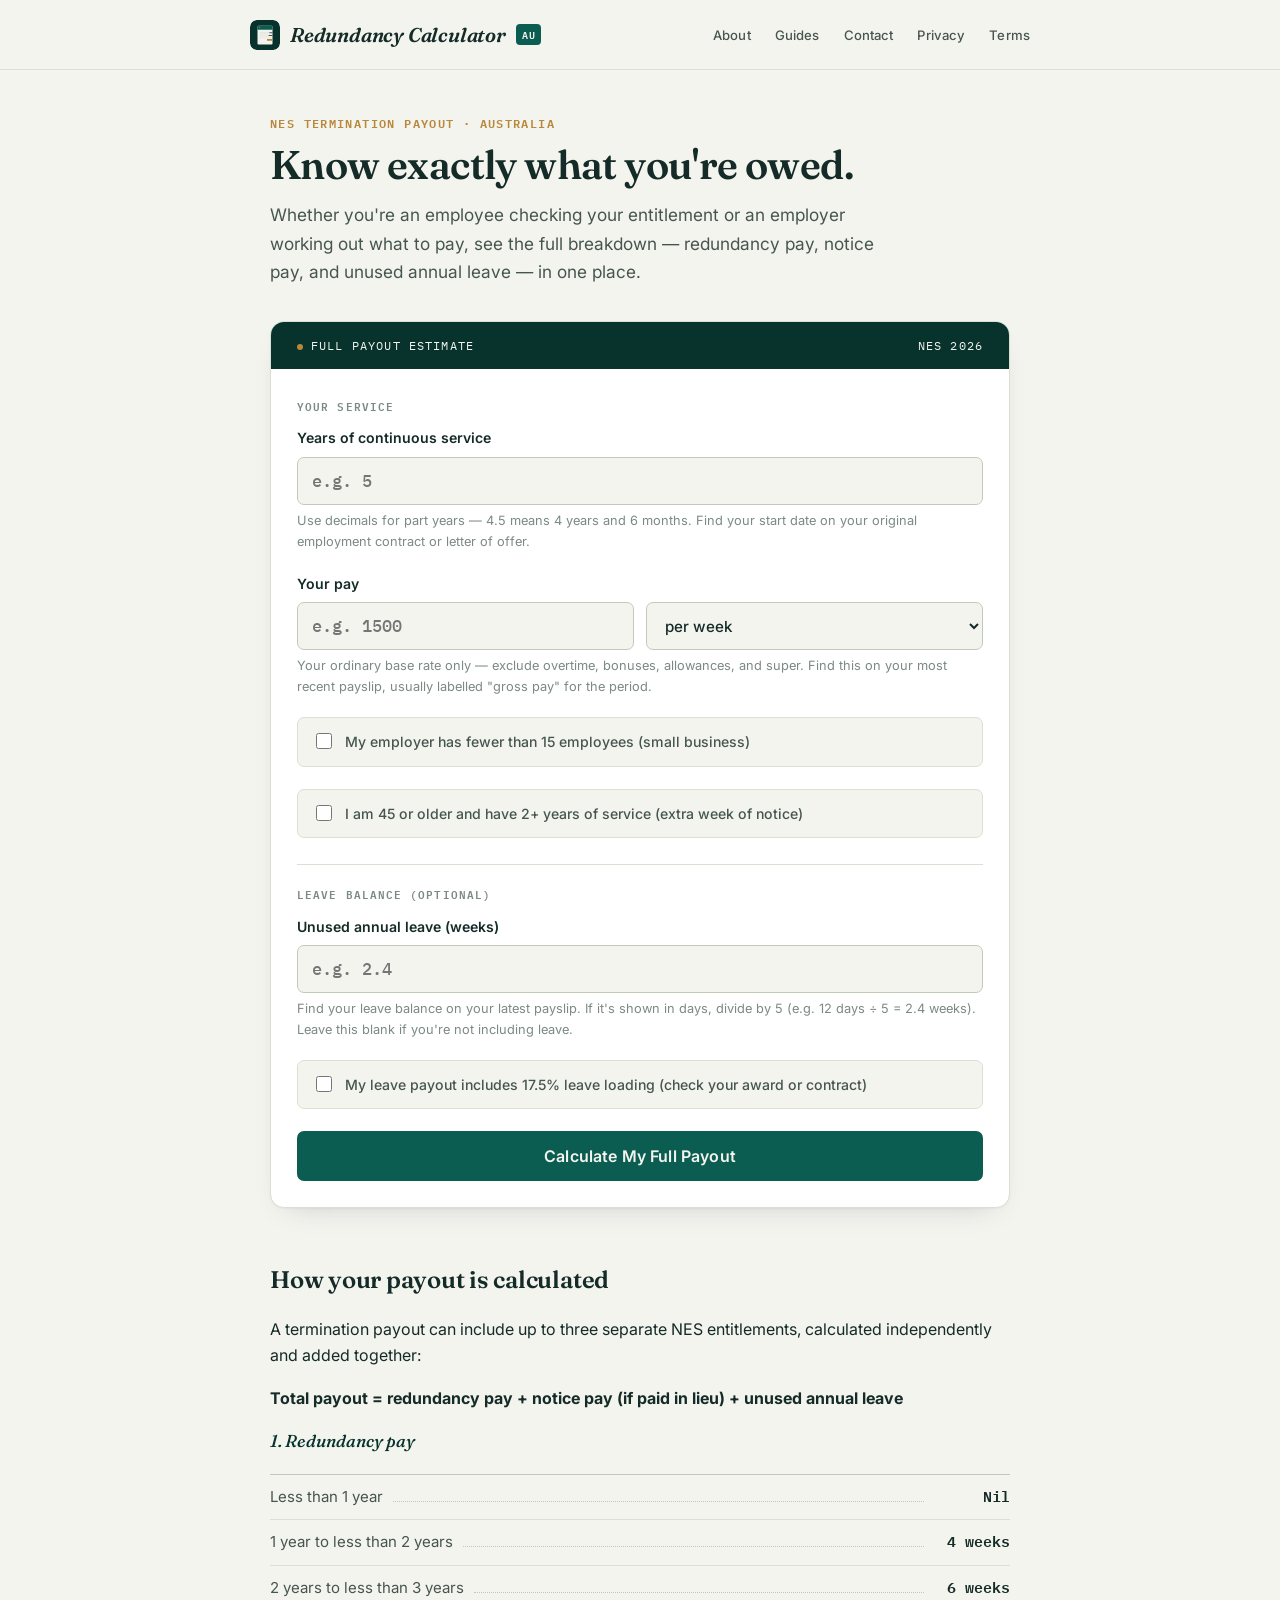
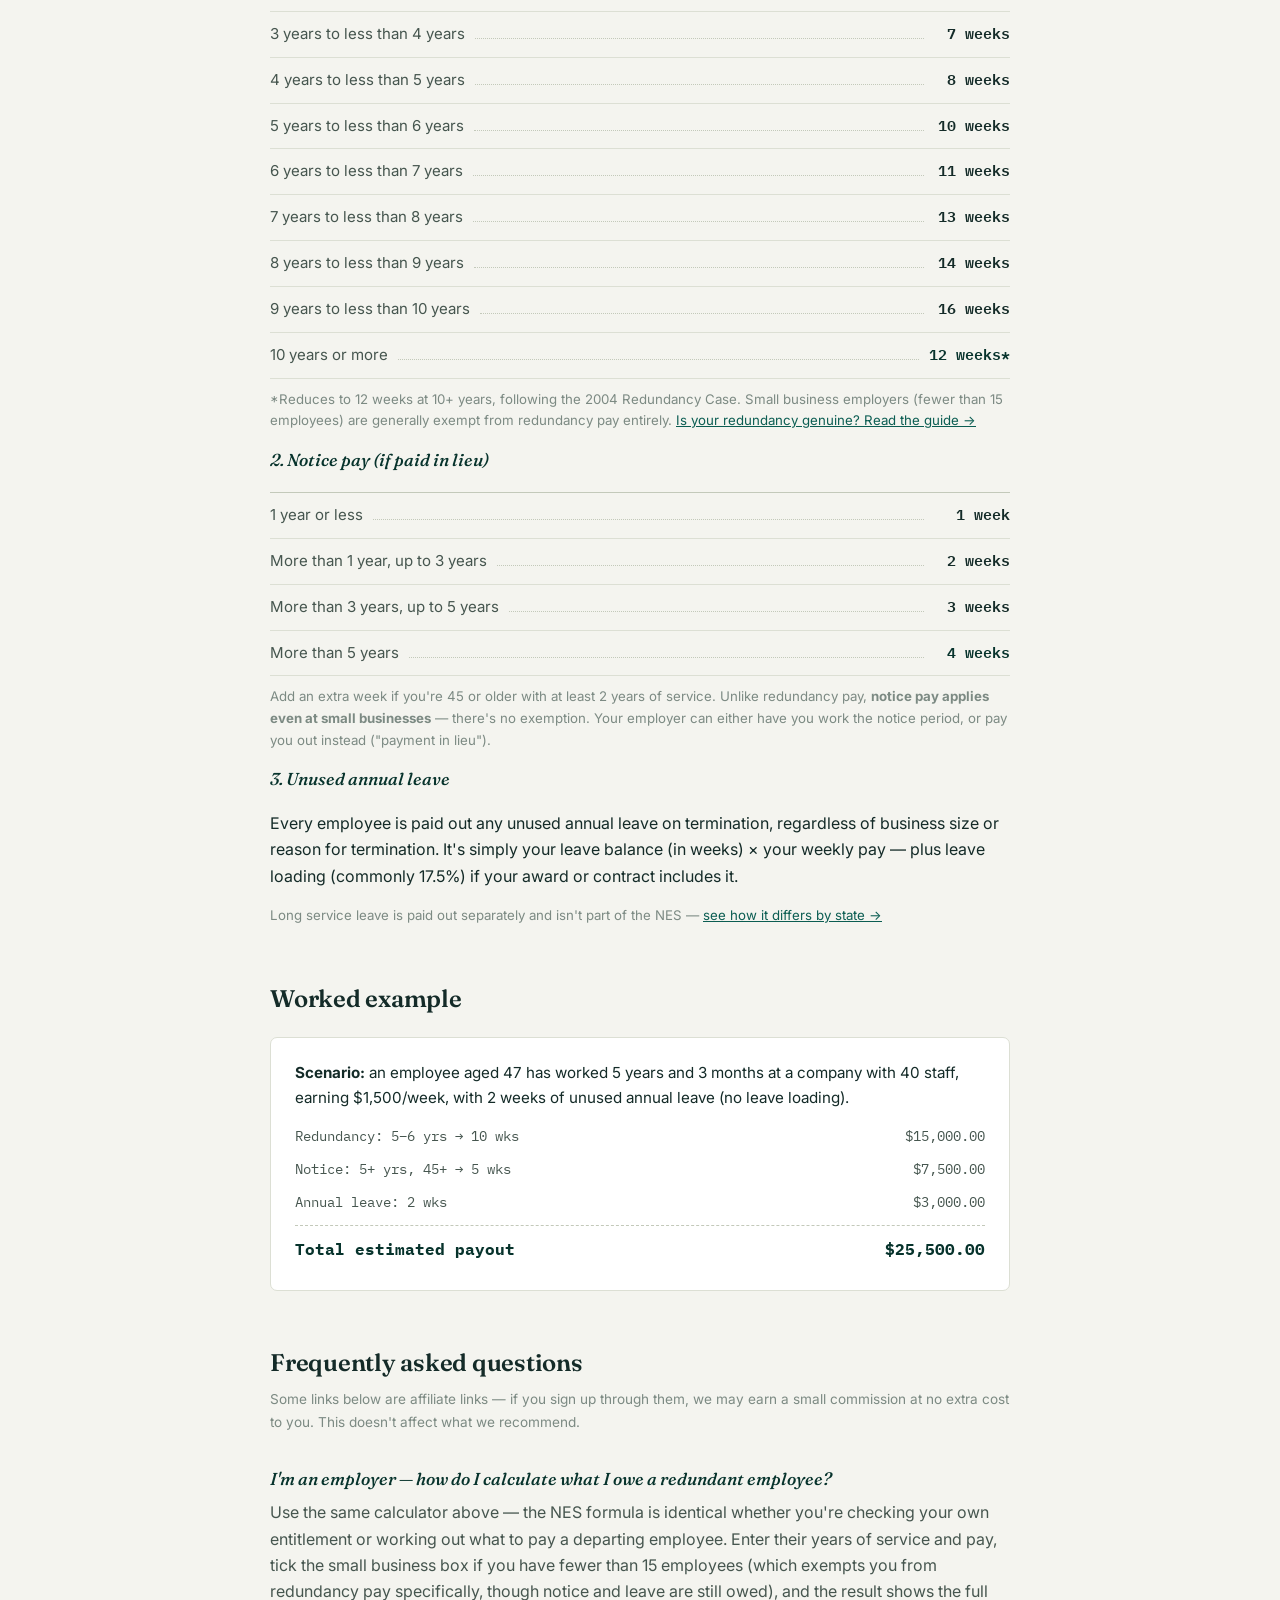
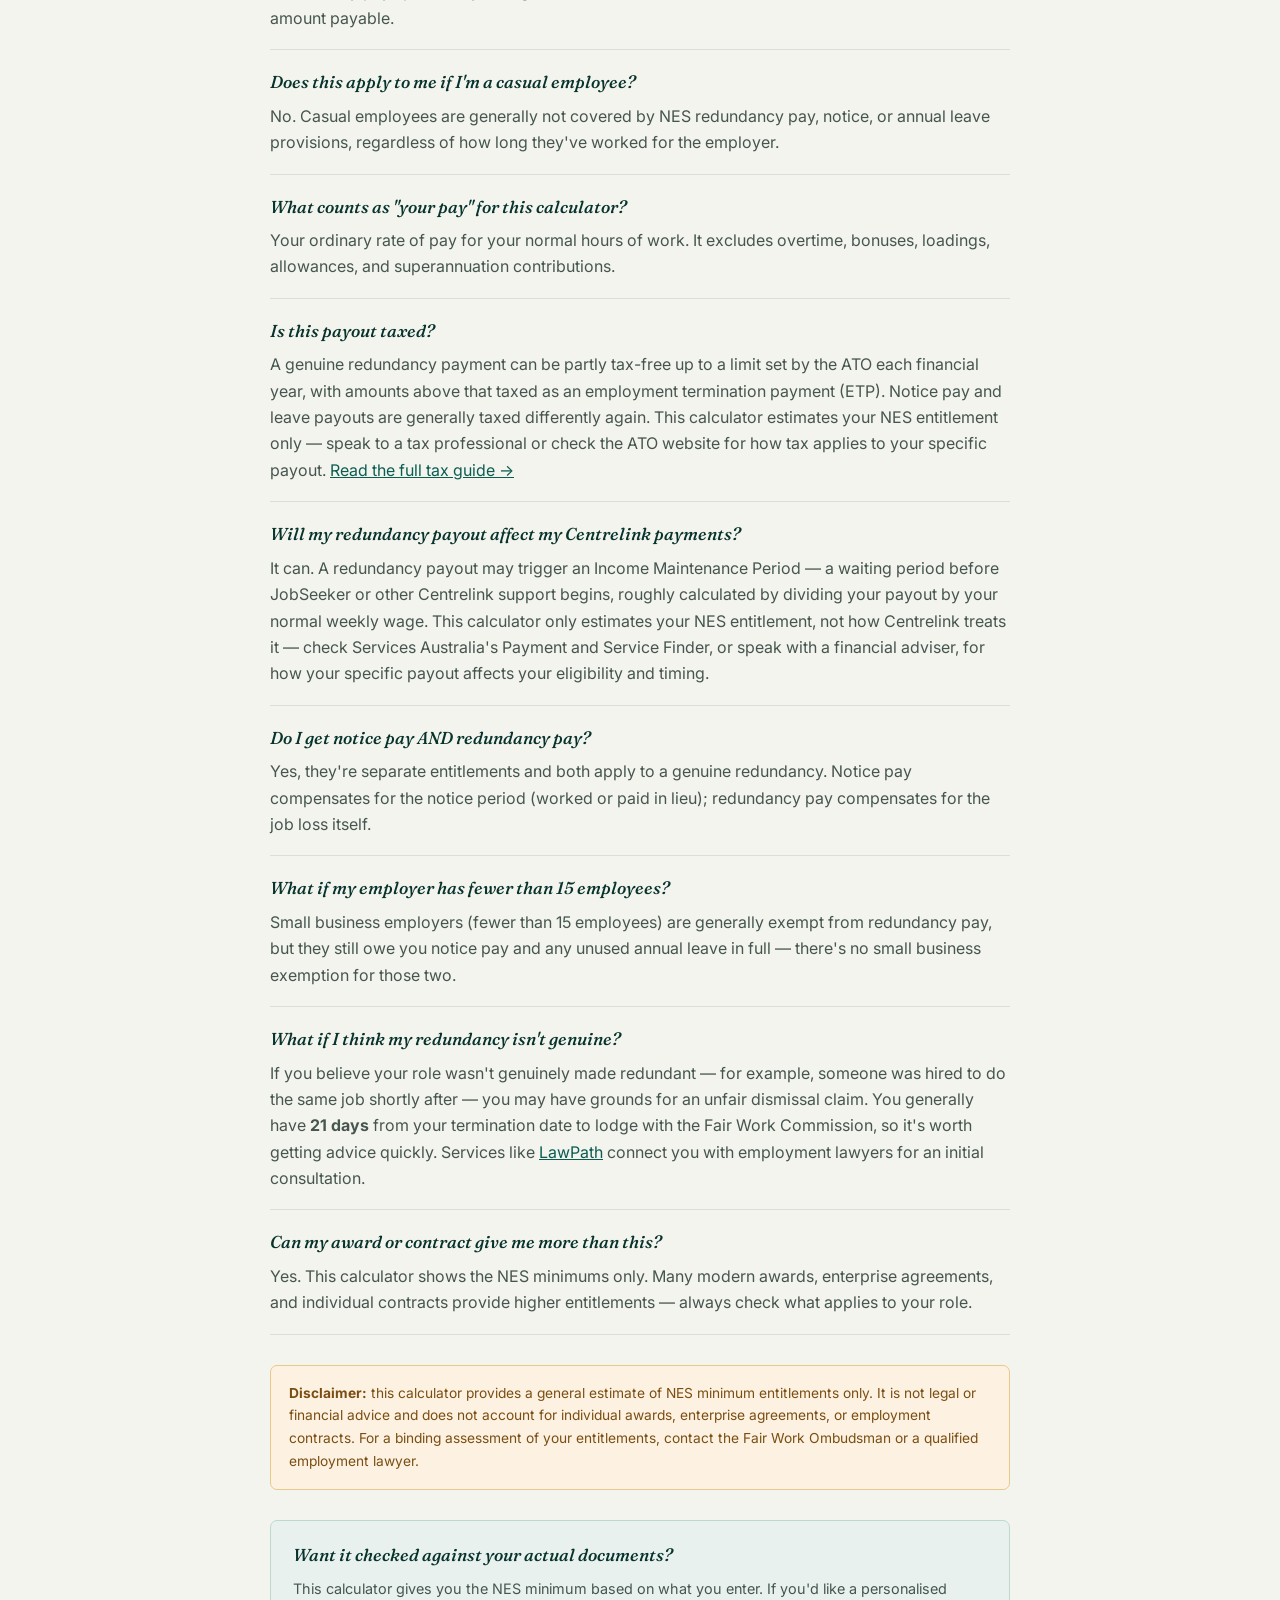
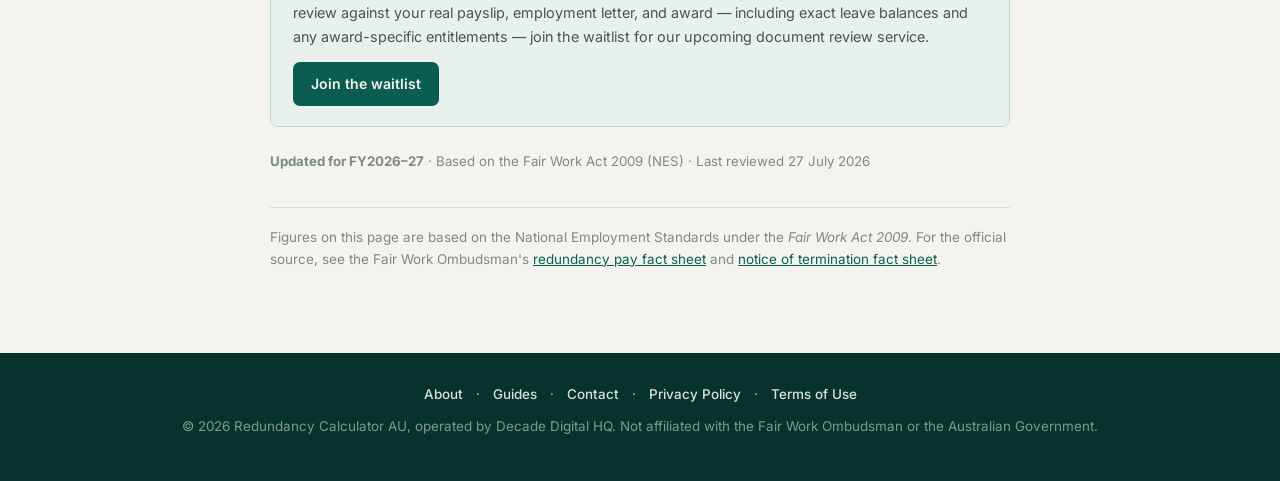
==== commit 365bcf21: "Add files via upload content added" ====
--- a/index.html
+++ b/index.html
@@ -147,6 +147,7 @@
     </a>
     <nav>
       <a href="/about">About</a>
+      <a href="/guides">Guides</a>
       <a href="/contact">Contact</a>
       <a href="/privacy">Privacy</a>
       <a href="/terms">Terms</a>
@@ -235,7 +236,7 @@
     <div class="ledger-row"><span class="label">9 years to less than 10 years</span><span class="filler"></span><span class="value">16 weeks</span></div>
     <div class="ledger-row total"><span class="label">10 years or more</span><span class="filler"></span><span class="value">12 weeks*</span></div>
   </div>
-  <p class="ledger-note">*Reduces to 12 weeks at 10+ years, following the 2004 Redundancy Case. Small business employers (fewer than 15 employees) are generally exempt from redundancy pay entirely.</p>
+  <p class="ledger-note">*Reduces to 12 weeks at 10+ years, following the 2004 Redundancy Case. Small business employers (fewer than 15 employees) are generally exempt from redundancy pay entirely. <a href="/genuine-redundancy-guide">Is your redundancy genuine? Read the guide &rarr;</a></p>
 
   <h3>2. Notice pay (if paid in lieu)</h3>
   <div class="ledger">
@@ -248,6 +249,8 @@
 
   <h3>3. Unused annual leave</h3>
   <p>Every employee is paid out any unused annual leave on termination, regardless of business size or reason for termination. It's simply your leave balance (in weeks) × your weekly pay — plus leave loading (commonly 17.5%) if your award or contract includes it.</p>
+
+  <p class="ledger-note">Long service leave is paid out separately and isn't part of the NES — <a href="/long-service-leave-after-redundancy">see how it differs by state &rarr;</a></p>
 
   <h2>Worked example</h2>
   <div class="example-box">
@@ -278,7 +281,7 @@
 
   <div class="faq-item">
     <h3>Is this payout taxed?</h3>
-    <p>A genuine redundancy payment can be partly tax-free up to a limit set by the ATO each financial year, with amounts above that taxed as an employment termination payment (ETP). Notice pay and leave payouts are generally taxed differently again. This calculator estimates your NES entitlement only — speak to a tax professional or check the ATO website for how tax applies to your specific payout.</p>
+    <p>A genuine redundancy payment can be partly tax-free up to a limit set by the ATO each financial year, with amounts above that taxed as an employment termination payment (ETP). Notice pay and leave payouts are generally taxed differently again. This calculator estimates your NES entitlement only — speak to a tax professional or check the ATO website for how tax applies to your specific payout. <a href="/redundancy-payout-tax-guide">Read the full tax guide &rarr;</a></p>
   </div>
 
   <div class="faq-item">
@@ -324,6 +327,7 @@
 <footer>
   <div>
     <a href="/about">About</a> ·
+    <a href="/guides">Guides</a> ·
     <a href="/contact">Contact</a> ·
     <a href="/privacy">Privacy Policy</a> ·
     <a href="/terms">Terms of Use</a>
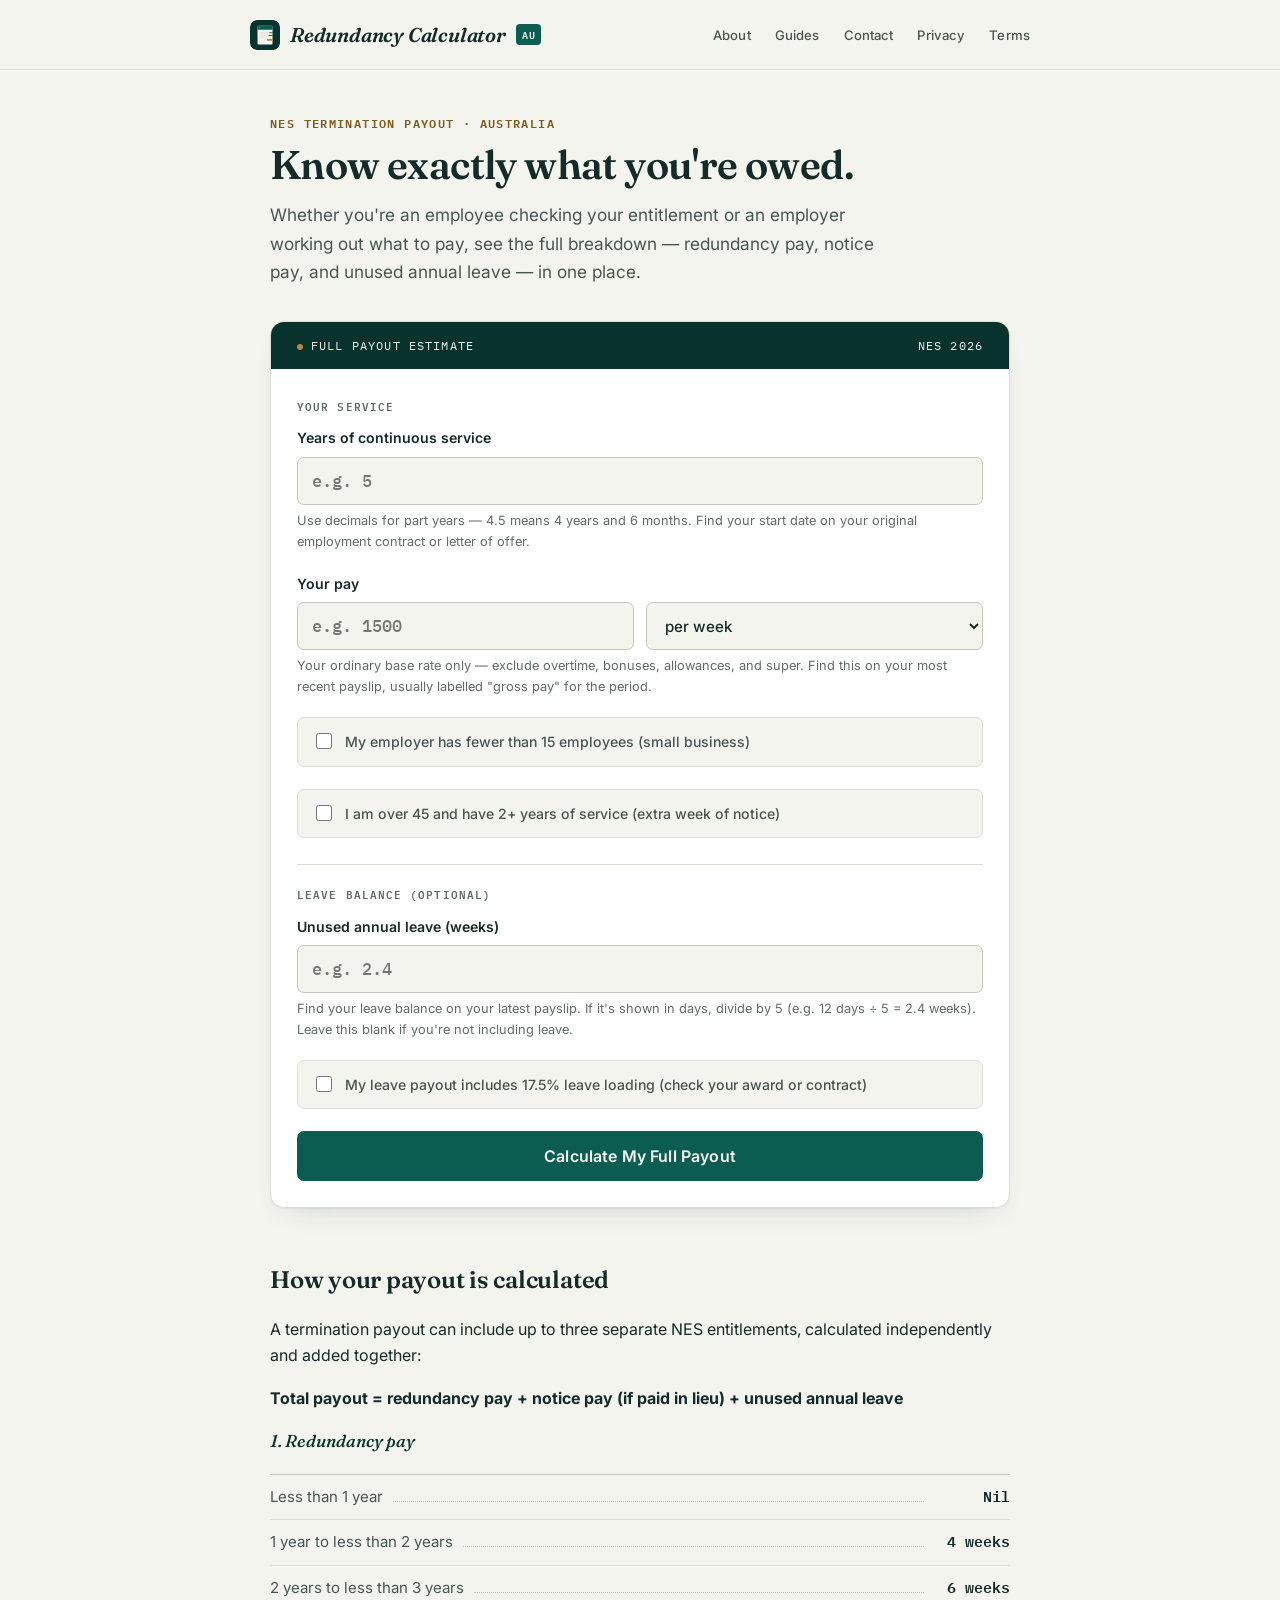
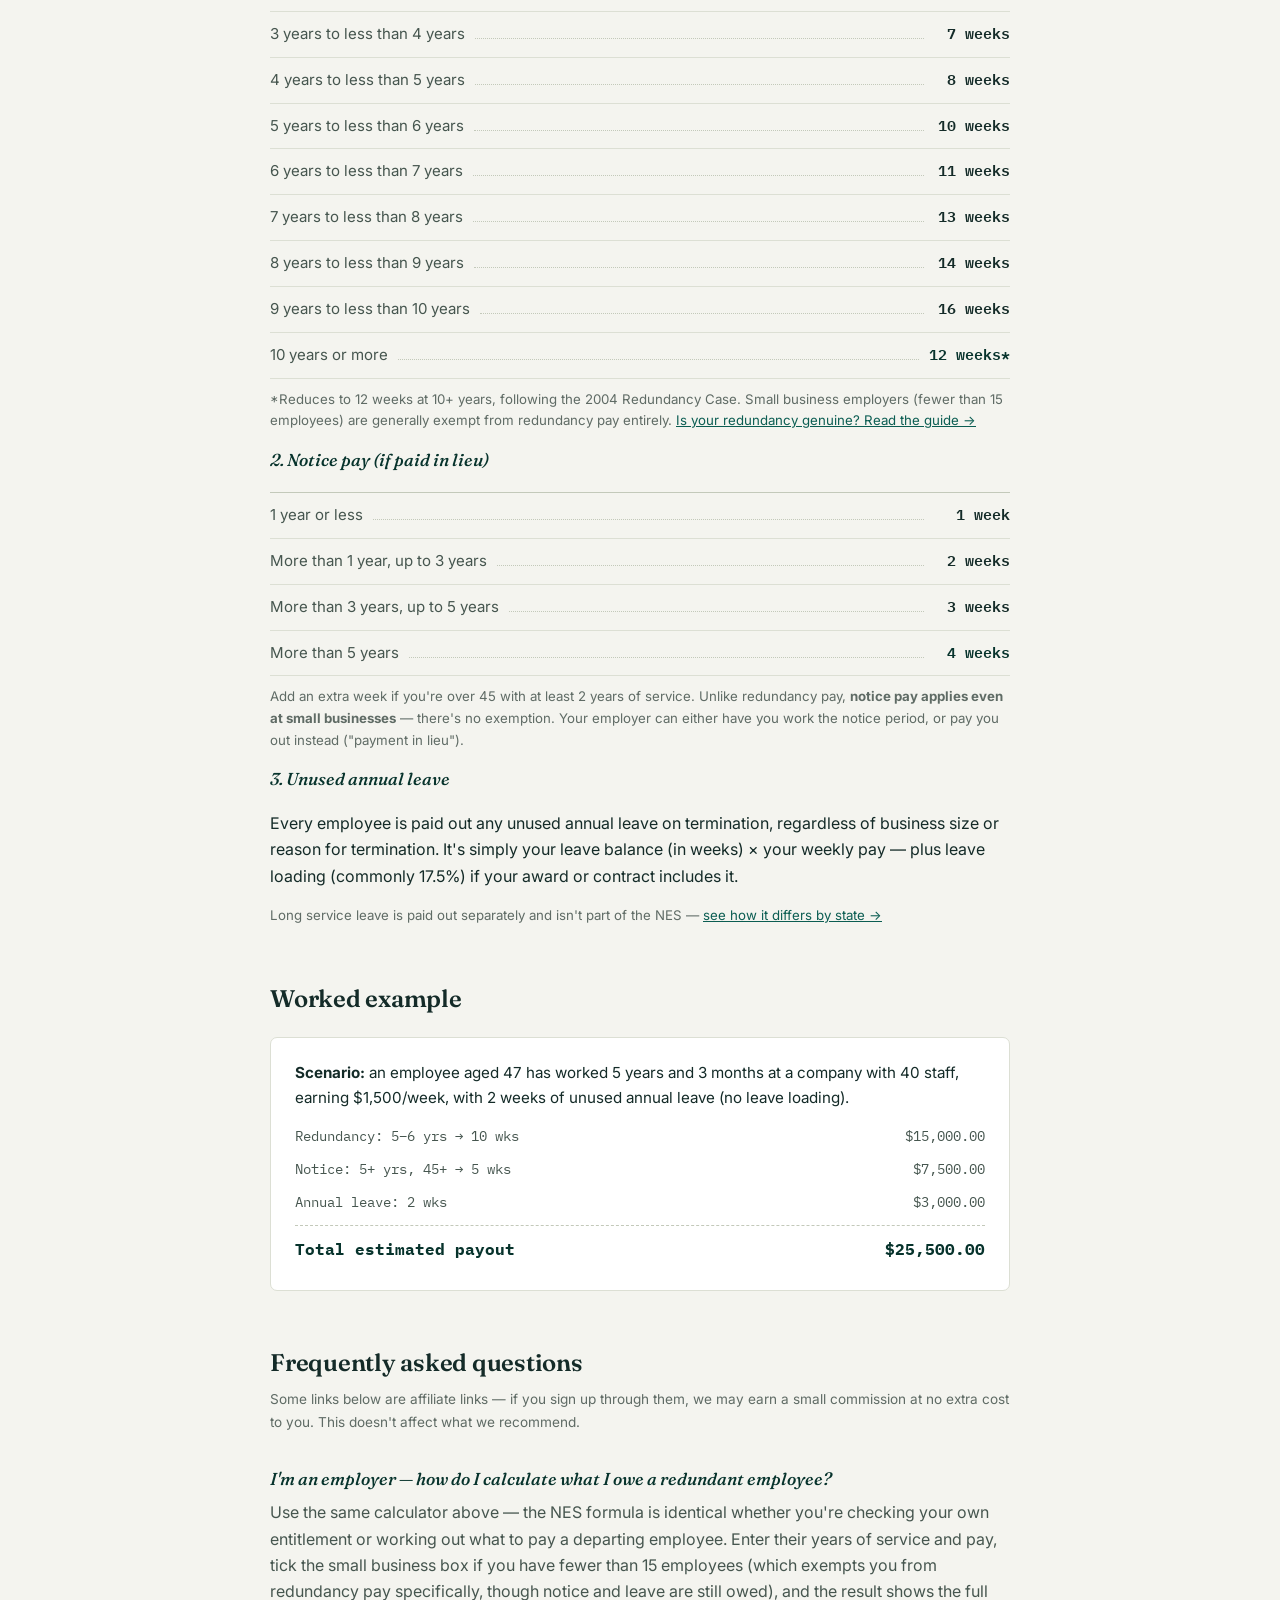
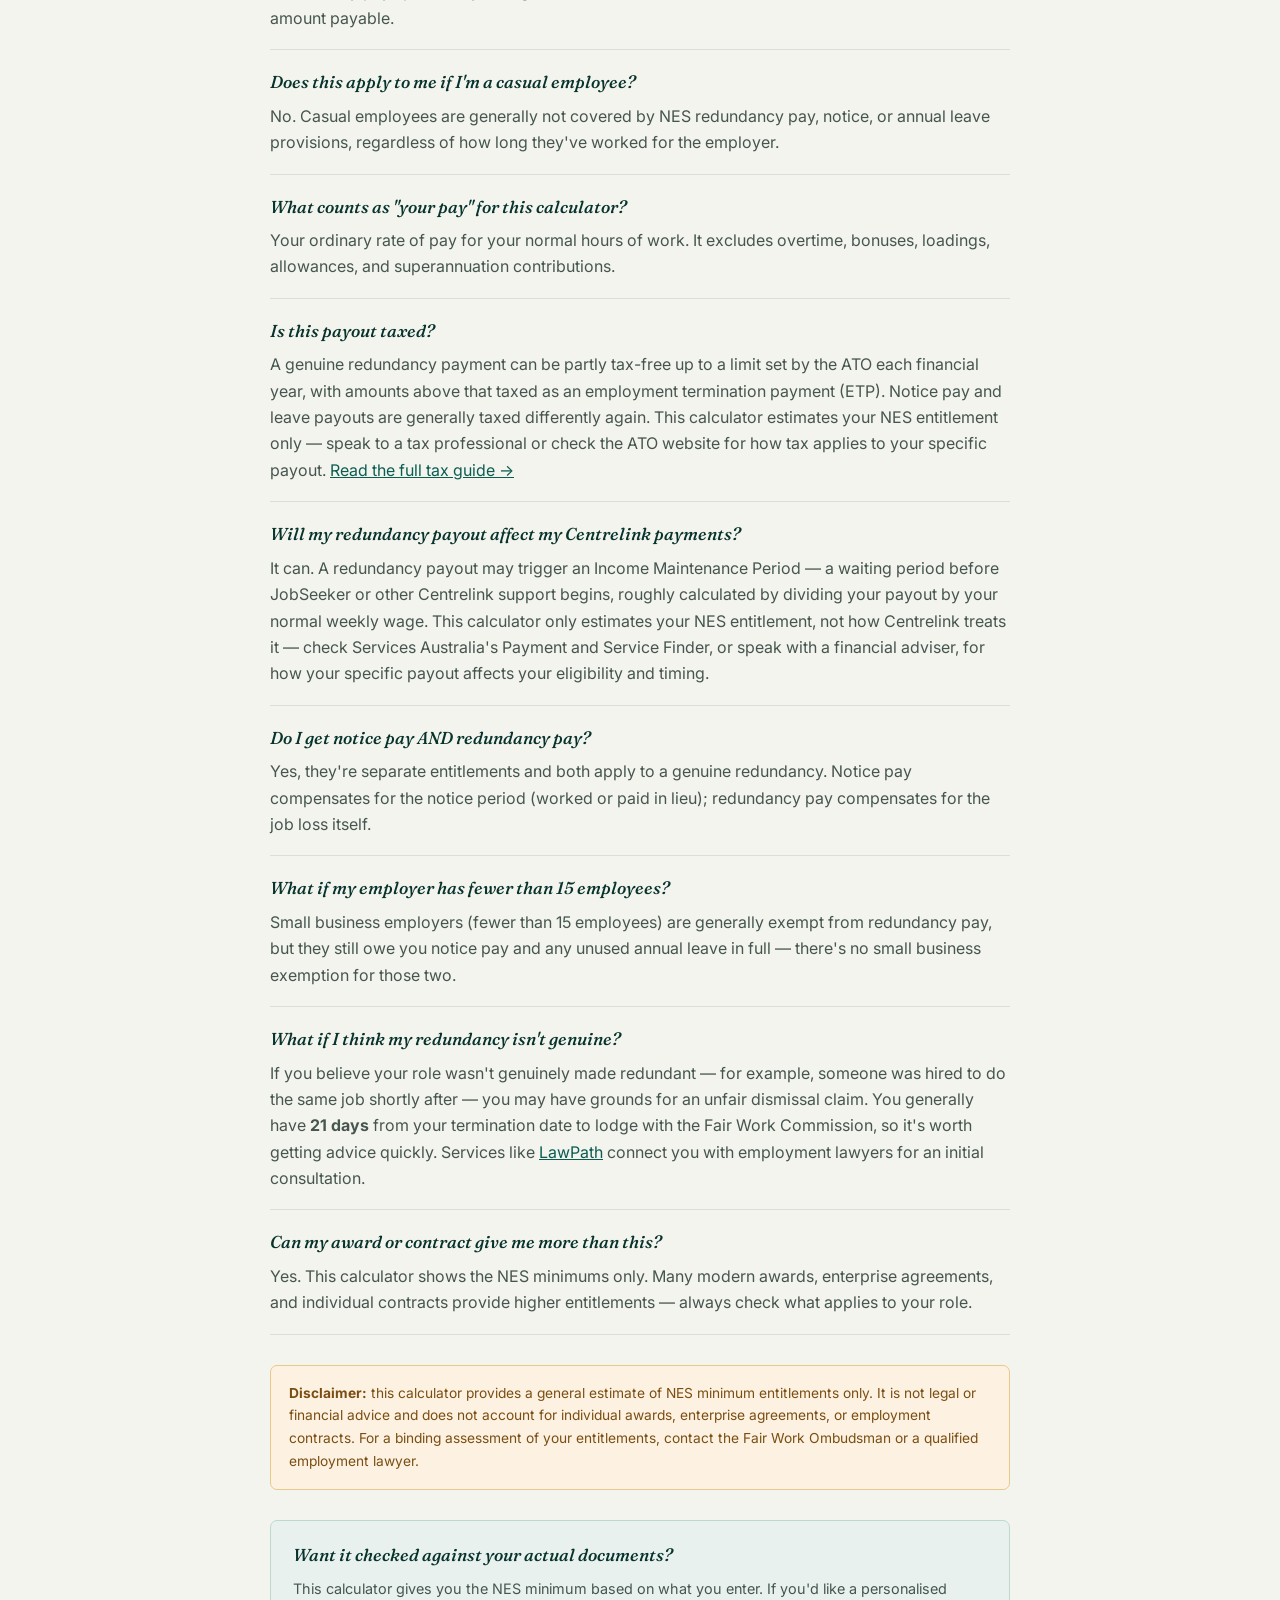
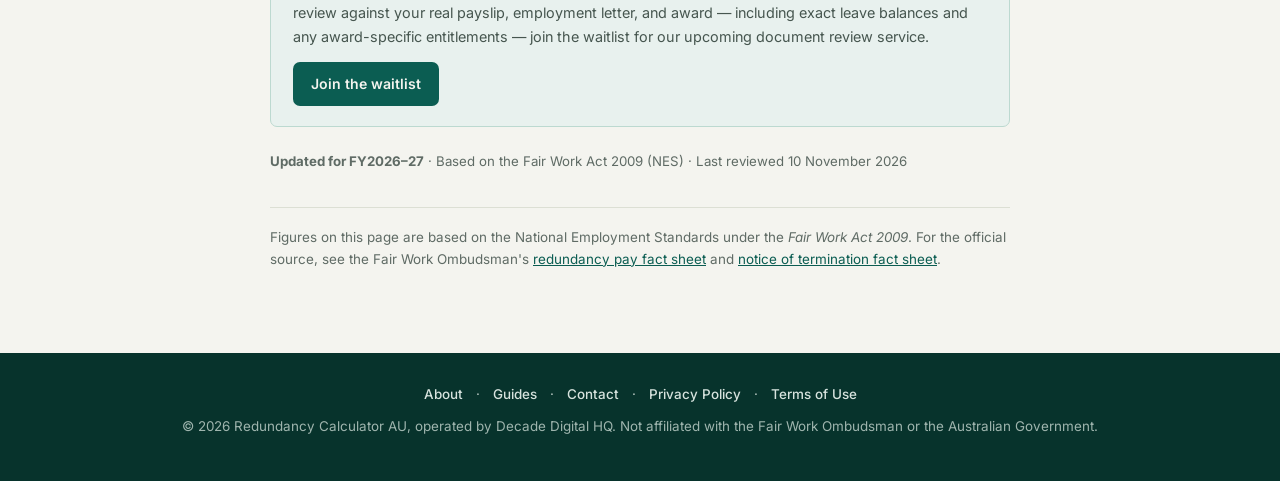
==== commit 159c44b3: "Audit fixes: source links, accessibility, 404 page, schema, LawPath box" ====
--- a/index.html
+++ b/index.html
@@ -4,7 +4,7 @@
 <meta charset="UTF-8">
 <meta name="viewport" content="width=device-width, initial-scale=1.0">
 <title>Redundancy Pay Calculator Australia (NES) — For Employees & Employers</title>
-<meta name="description" content="Free Australian redundancy pay calculator based on the National Employment Standards (NES). For employees checking their entitlement and employers working out what to pay.">
+<meta name="description" content="Free Australian redundancy pay calculator based on the NES. Work out redundancy, notice and leave payout, for employees and employers.">
 
 <meta property="og:type" content="website">
 <meta property="og:title" content="Redundancy Pay Calculator Australia (NES) — Free & Instant">
@@ -176,7 +176,7 @@
         <label for="payAmount">Your pay</label>
         <div class="field-row">
           <input type="number" id="payAmount" min="0" step="1" placeholder="e.g. 1500">
-          <select id="payPeriod">
+          <select id="payPeriod" aria-label="Pay period">
             <option value="weekly">per week</option>
             <option value="fortnightly">per fortnight</option>
             <option value="monthly">per month</option>
@@ -193,7 +193,7 @@
 
       <div class="checkbox-field">
         <input type="checkbox" id="over45">
-        <label for="over45">I am 45 or older and have 2+ years of service (extra week of notice)</label>
+        <label for="over45">I am over 45 and have 2+ years of service (extra week of notice)</label>
       </div>
 
       <div class="section-label">Leave balance (optional)</div>
@@ -245,7 +245,7 @@
     <div class="ledger-row"><span class="label">More than 3 years, up to 5 years</span><span class="filler"></span><span class="value">3 weeks</span></div>
     <div class="ledger-row total"><span class="label">More than 5 years</span><span class="filler"></span><span class="value">4 weeks</span></div>
   </div>
-  <p class="ledger-note">Add an extra week if you're 45 or older with at least 2 years of service. Unlike redundancy pay, <strong>notice pay applies even at small businesses</strong> — there's no exemption. Your employer can either have you work the notice period, or pay you out instead ("payment in lieu").</p>
+  <p class="ledger-note">Add an extra week if you're over 45 with at least 2 years of service. Unlike redundancy pay, <strong>notice pay applies even at small businesses</strong> — there's no exemption. Your employer can either have you work the notice period, or pay you out instead ("payment in lieu").</p>
 
   <h3>3. Unused annual leave</h3>
   <p>Every employee is paid out any unused annual leave on termination, regardless of business size or reason for termination. It's simply your leave balance (in weeks) × your weekly pay — plus leave loading (commonly 17.5%) if your award or contract includes it.</p>
@@ -319,7 +319,7 @@
     <a class="waitlist-btn" href="mailto:info@ausredundancycalculator.com.au?subject=Waitlist%20-%20Personalised%20Entitlement%20Review">Join the waitlist</a>
   </div>
 
-  <p class="ledger-note" style="margin-top:24px;"><strong>Updated for FY2026–27</strong> · Based on the Fair Work Act 2009 (NES) · Last reviewed 27 July 2026</p>
+  <p class="ledger-note" style="margin-top:24px;"><strong>Updated for FY2026–27</strong> · Based on the Fair Work Act 2009 (NES) · Last reviewed 10 November 2026</p>
 
   <p class="source-note">Figures on this page are based on the National Employment Standards under the <em>Fair Work Act 2009</em>. For the official source, see the Fair Work Ombudsman's <a href="https://www.fairwork.gov.au/ending-employment/redundancy/redundancy-pay" target="_blank" rel="noopener noreferrer">redundancy pay fact sheet</a> and <a href="https://www.fairwork.gov.au/ending-employment/dismissal" target="_blank" rel="noopener noreferrer">notice of termination fact sheet</a>.</p>
 </main>
--- a/styles.css
+++ b/styles.css
@@ -5,10 +5,11 @@
   --paper-raised: #ffffff;
   --ink: #142b28;
   --ink-soft: #46564f;
-  --ink-faint: #7c8a83;
+  --ink-faint: #5f6b65; /* darkened from #7c8a83 for WCAG AA contrast */
   --teal: #0b5d52;
   --teal-deep: #07332c;
   --gold: #b9873a;
+  --gold-text: #7d5a1d; /* gold for small text; brand gold kept for borders/icons */
   --gold-soft: #f3e6c8;
   --line: #dcdfd4;
   --line-strong: #c3c9ba;
@@ -122,7 +123,7 @@
   font-weight: 600;
   letter-spacing: 0.12em;
   text-transform: uppercase;
-  color: var(--gold);
+  color: var(--gold-text);
   margin-bottom: 10px;
 }
 
@@ -352,7 +353,7 @@
   font-size: 0.66rem;
   font-weight: 700;
   letter-spacing: 0.1em;
-  color: var(--gold);
+  color: var(--gold-text);
   border: 1.5px solid var(--gold);
   border-radius: 4px;
   padding: 3px 8px;
@@ -648,7 +649,30 @@
 }
 
 footer a:hover { color: var(--paper); }
-footer p { color: #7f9791; }
+footer p { color: #9fb5ae; }
+
+/* ---------- Partner box (affiliate, disclosed) ---------- */
+
+.partner-box {
+  background: var(--teal-bg);
+  border: 1px solid var(--teal-line);
+  border-radius: var(--radius-sm);
+  padding: 18px 20px;
+  margin-top: 30px;
+}
+
+.partner-box h3 { margin-bottom: 6px; }
+.legal-page main .partner-box p { margin: 0 0 10px; }
+.legal-page main .partner-box p:last-child { margin-bottom: 0; }
+.partner-box .disclosure { font-size: 0.8rem; color: var(--ink-faint); }
+
+.reviewed-note {
+  font-family: var(--mono);
+  font-size: 0.72rem;
+  letter-spacing: 0.04em;
+  color: var(--ink-faint);
+  margin: 4px 0 30px;
+}
 
 /* ---------- Legal pages ---------- */
 
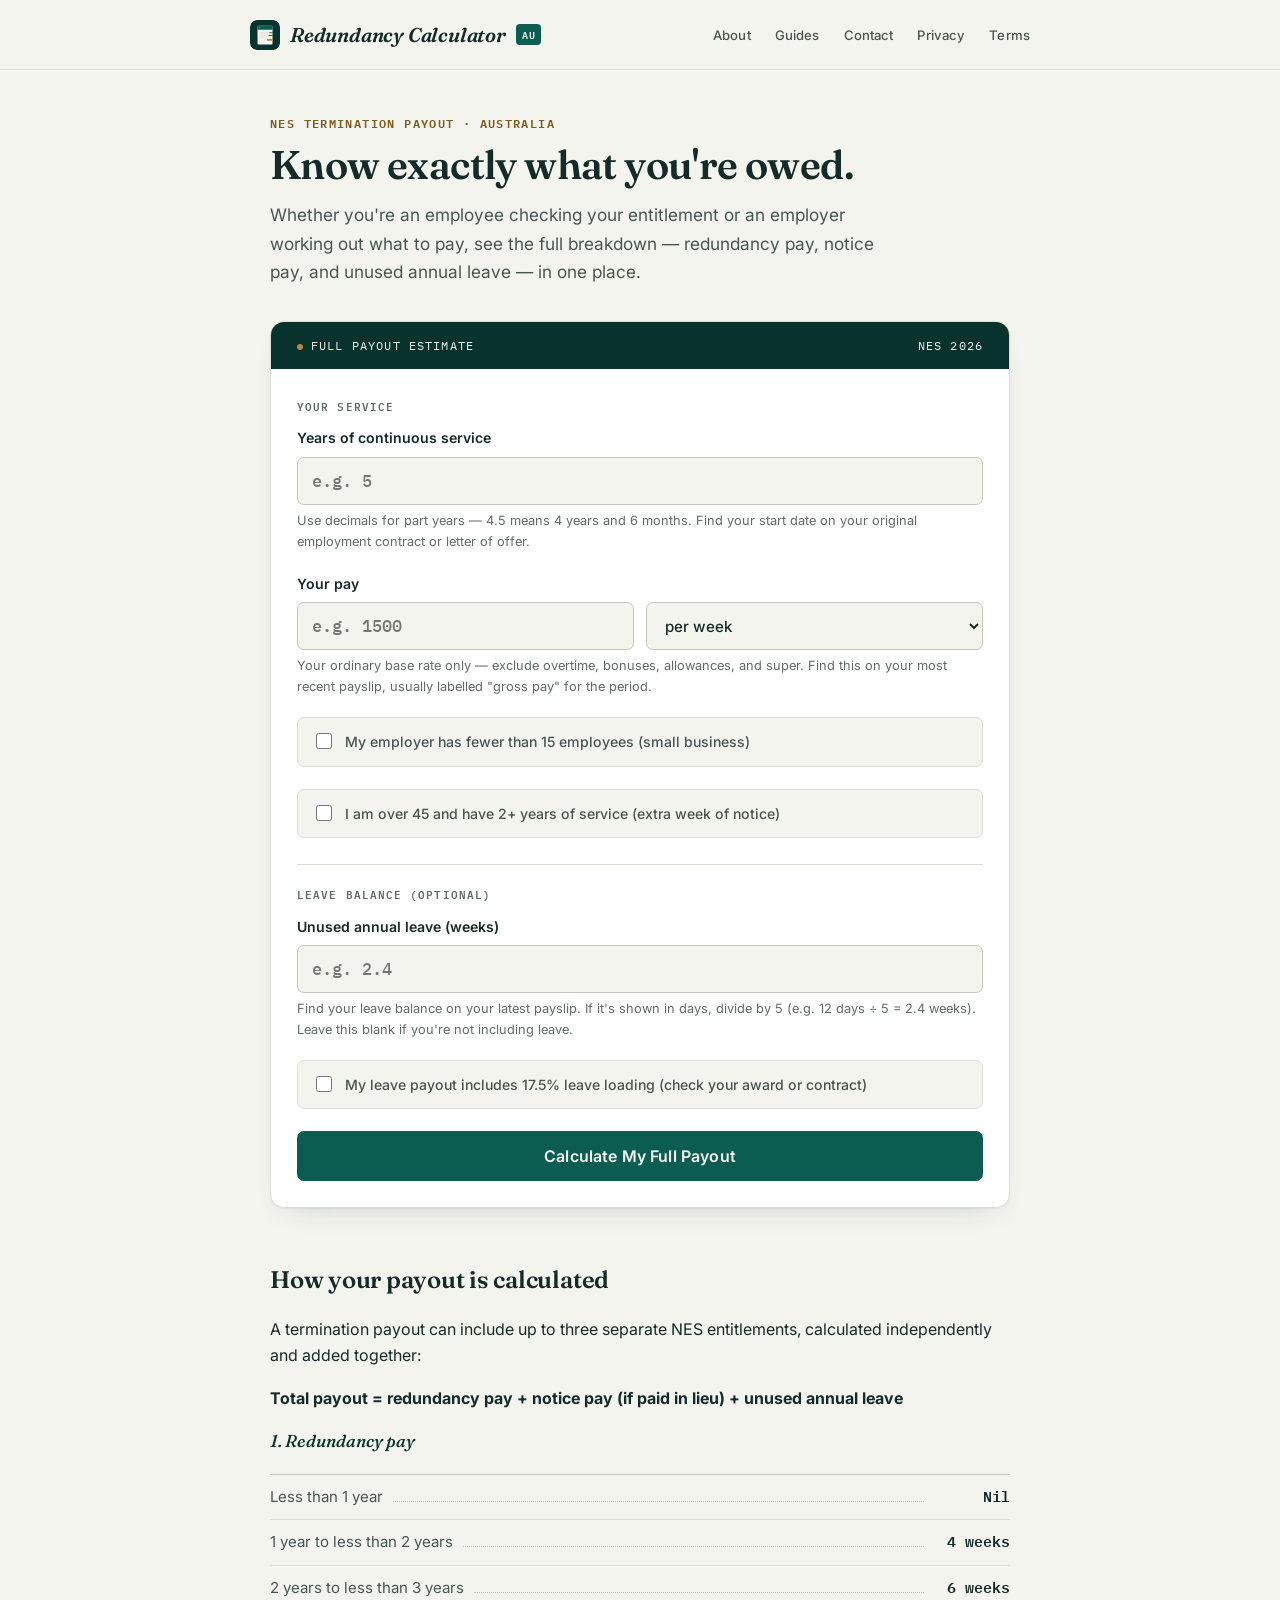
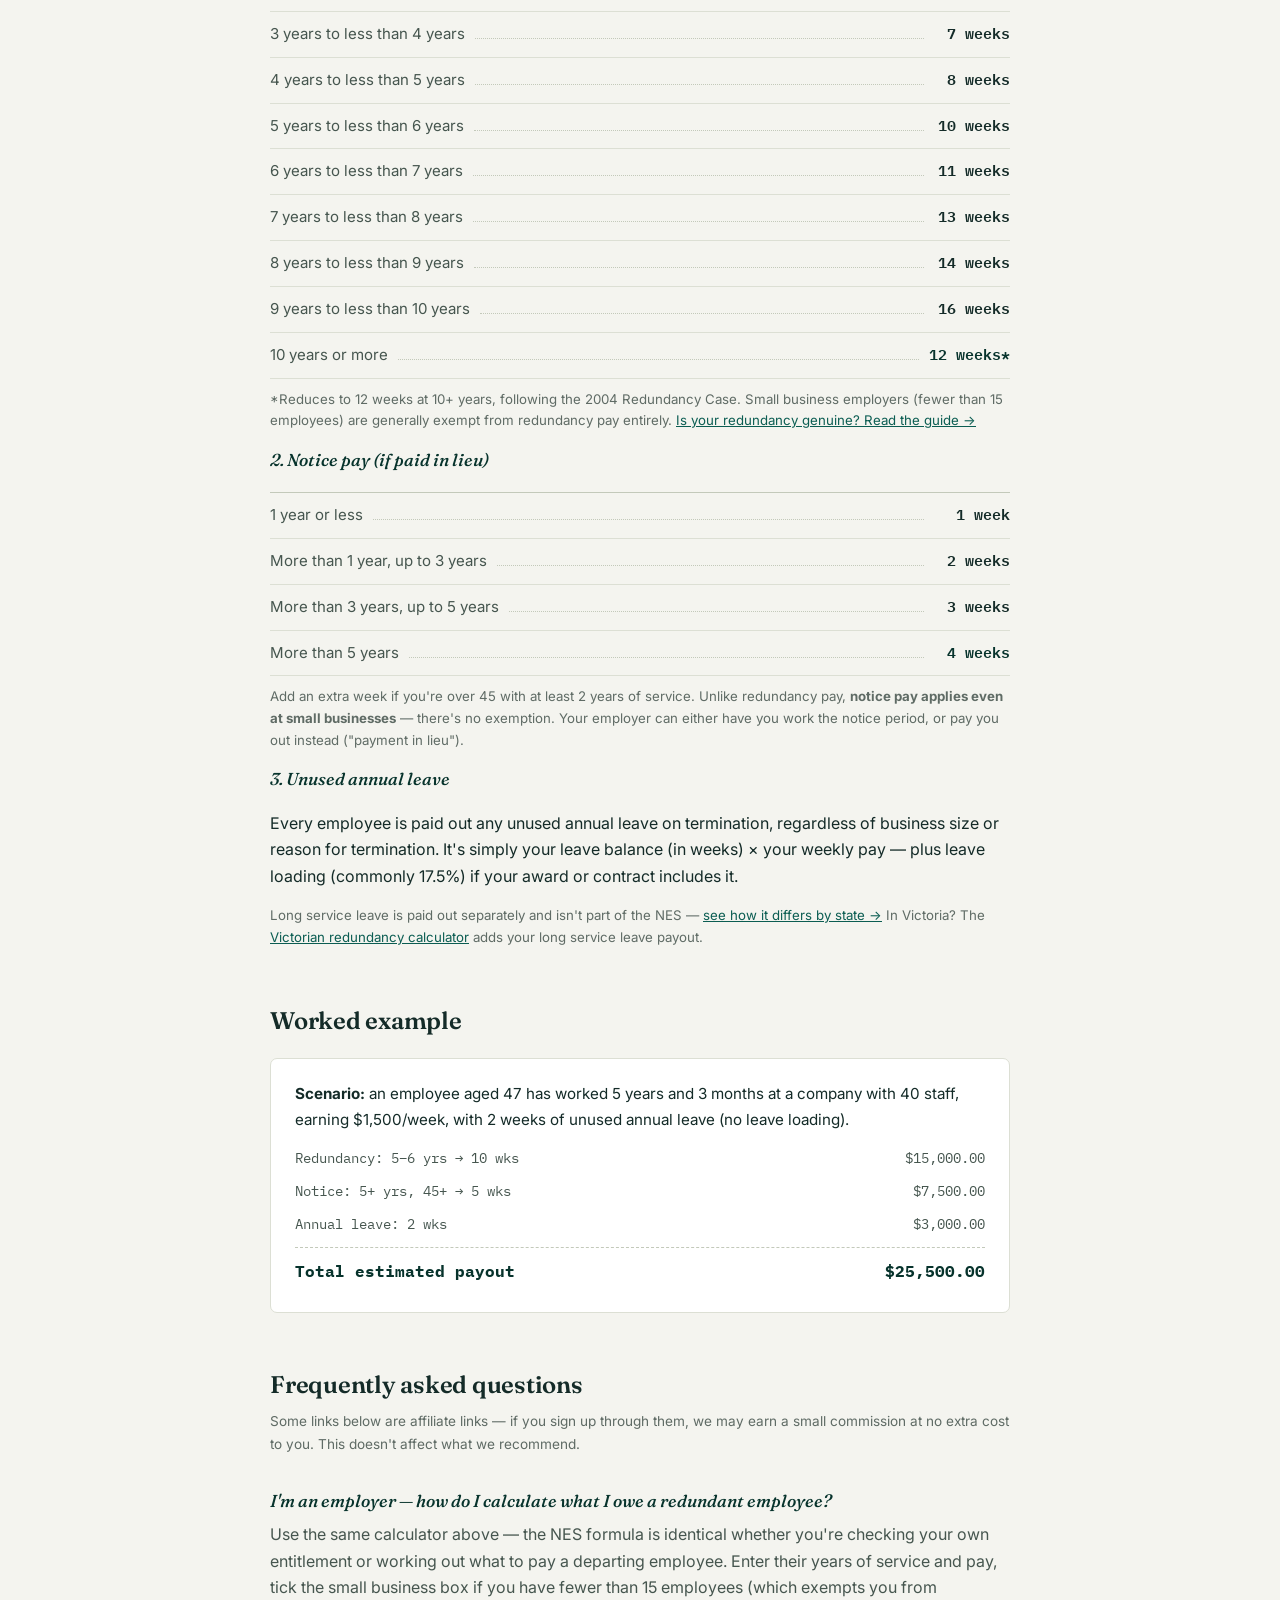
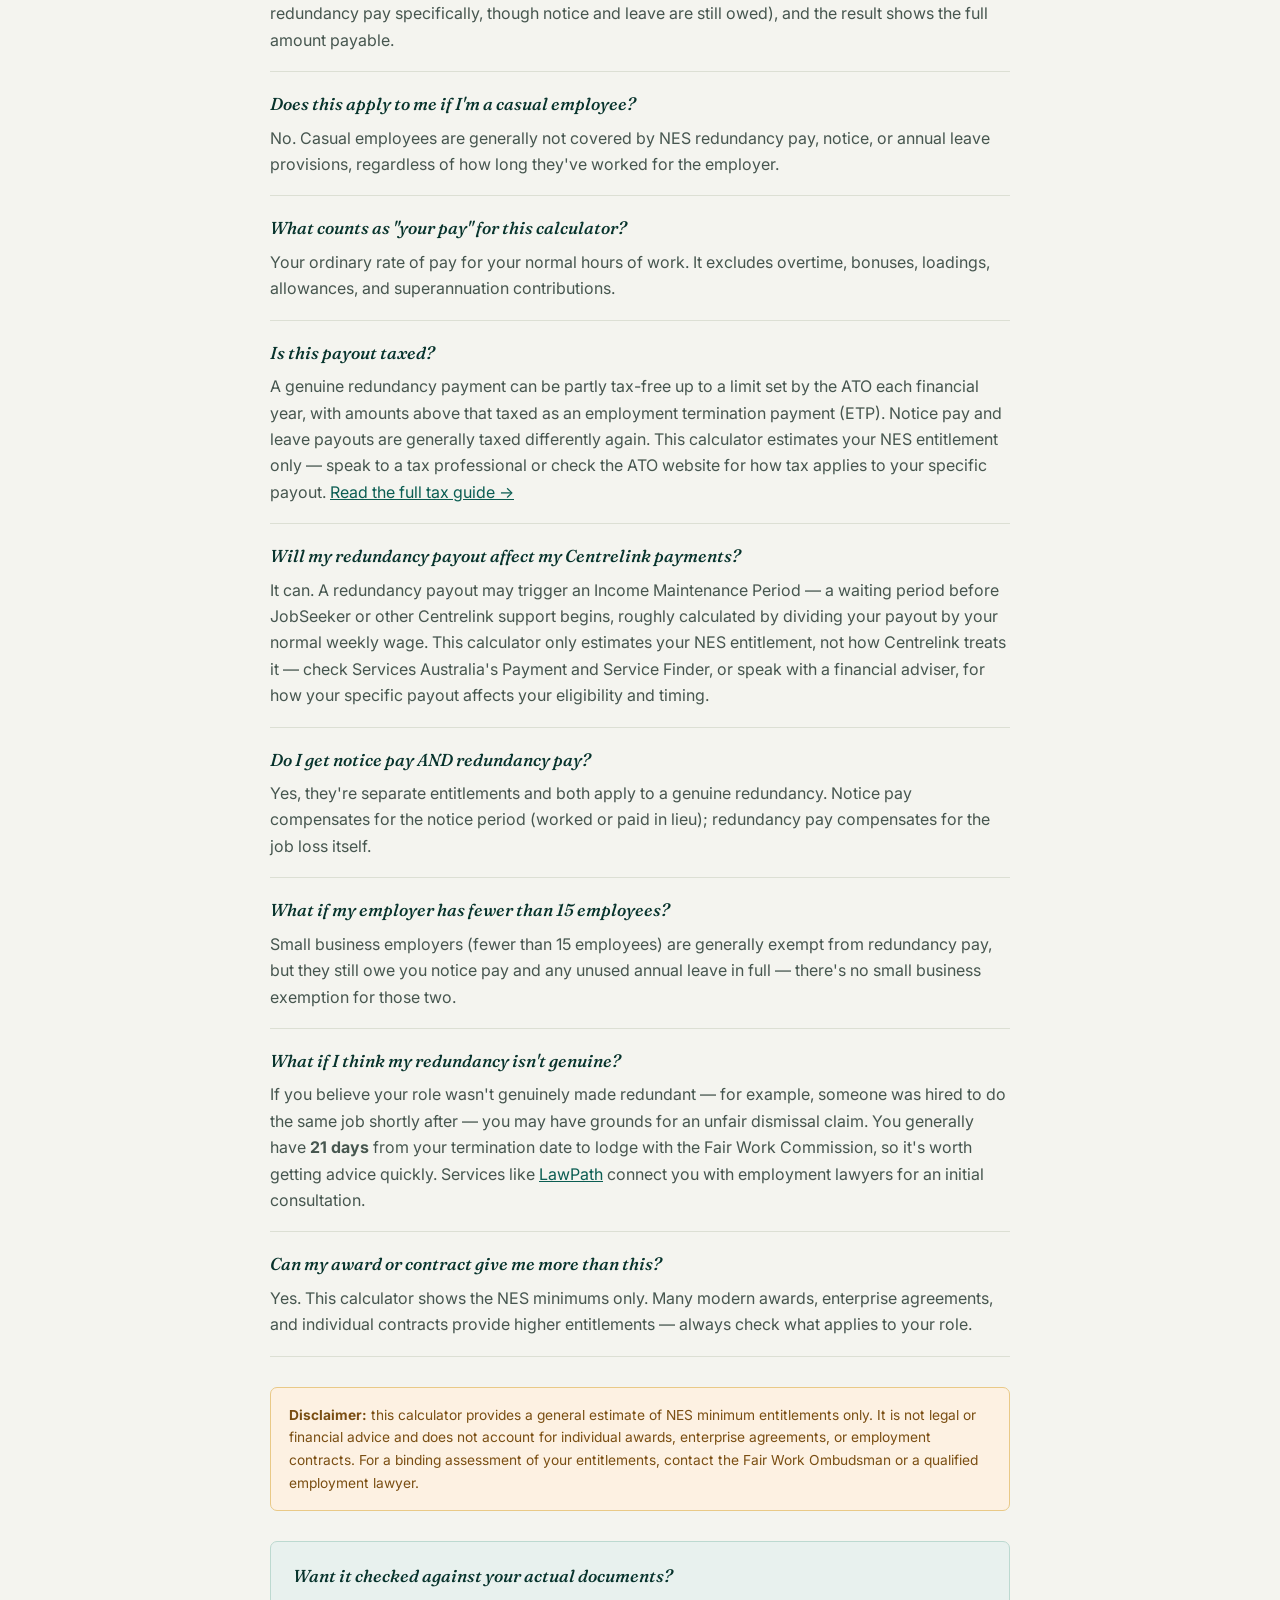
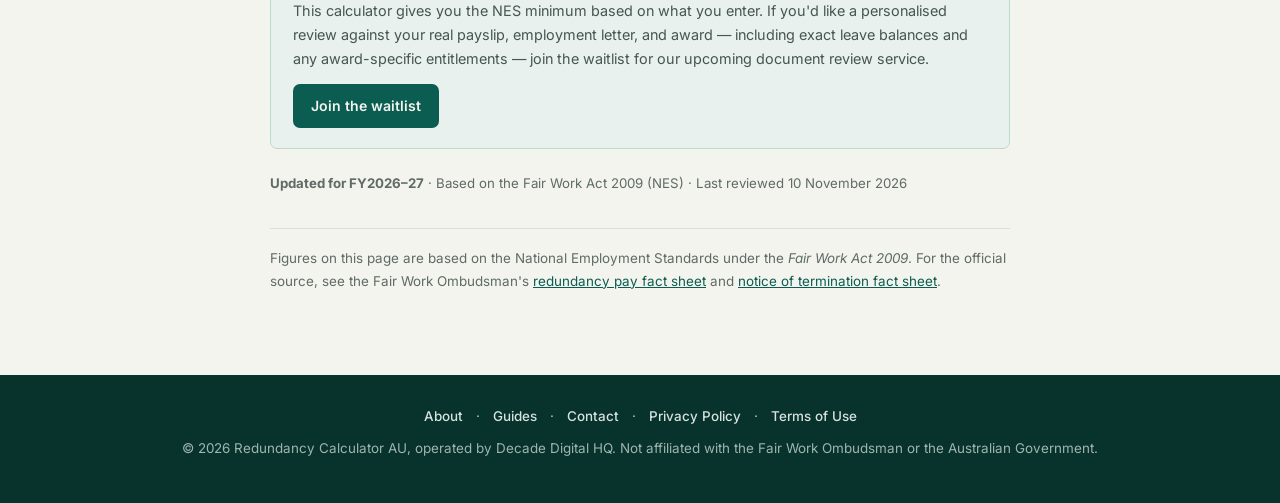
==== commit f90ba742: "Add Victorian redundancy calculator (with VIC LSL) New /redundancy-calculator-victoria page: NES cal" ====
--- a/index.html
+++ b/index.html
@@ -3,6 +3,10 @@
 <head>
 <meta charset="UTF-8">
 <meta name="viewport" content="width=device-width, initial-scale=1.0">
+<!-- Google Analytics (GA4) -->
+<script async src="https://www.googletagmanager.com/gtag/js?id=G-P697HZBQ4J"></script>
+<script>window.dataLayer=window.dataLayer||[];function gtag(){dataLayer.push(arguments);}gtag('js',new Date());gtag('config','G-P697HZBQ4J');</script>
+<script src="/analytics.js" defer></script>
 <title>Redundancy Pay Calculator Australia (NES) — For Employees & Employers</title>
 <meta name="description" content="Free Australian redundancy pay calculator based on the NES. Work out redundancy, notice and leave payout, for employees and employers.">
 
@@ -250,7 +254,7 @@
   <h3>3. Unused annual leave</h3>
   <p>Every employee is paid out any unused annual leave on termination, regardless of business size or reason for termination. It's simply your leave balance (in weeks) × your weekly pay — plus leave loading (commonly 17.5%) if your award or contract includes it.</p>
 
-  <p class="ledger-note">Long service leave is paid out separately and isn't part of the NES — <a href="/long-service-leave-after-redundancy">see how it differs by state &rarr;</a></p>
+  <p class="ledger-note">Long service leave is paid out separately and isn't part of the NES — <a href="/long-service-leave-after-redundancy">see how it differs by state &rarr;</a> In Victoria? The <a href="/redundancy-calculator-victoria">Victorian redundancy calculator</a> adds your long service leave payout.</p>
 
   <h2>Worked example</h2>
   <div class="example-box">
@@ -412,6 +416,16 @@
 
   const total = redundancyPay + noticePay + leavePay;
 
+  // GA4: record that the calculator was used. No pay amounts are sent.
+  if (typeof gtag === 'function') {
+    gtag('event', 'calculate', {
+      service_years: Math.min(Math.floor(years), 10),
+      pay_period: payPeriod,
+      small_business: smallBusiness,
+      includes_leave: leaveWeeks > 0
+    });
+  }
+
   resultBox.className = 'result show';
 
   let breakdownNote = '';
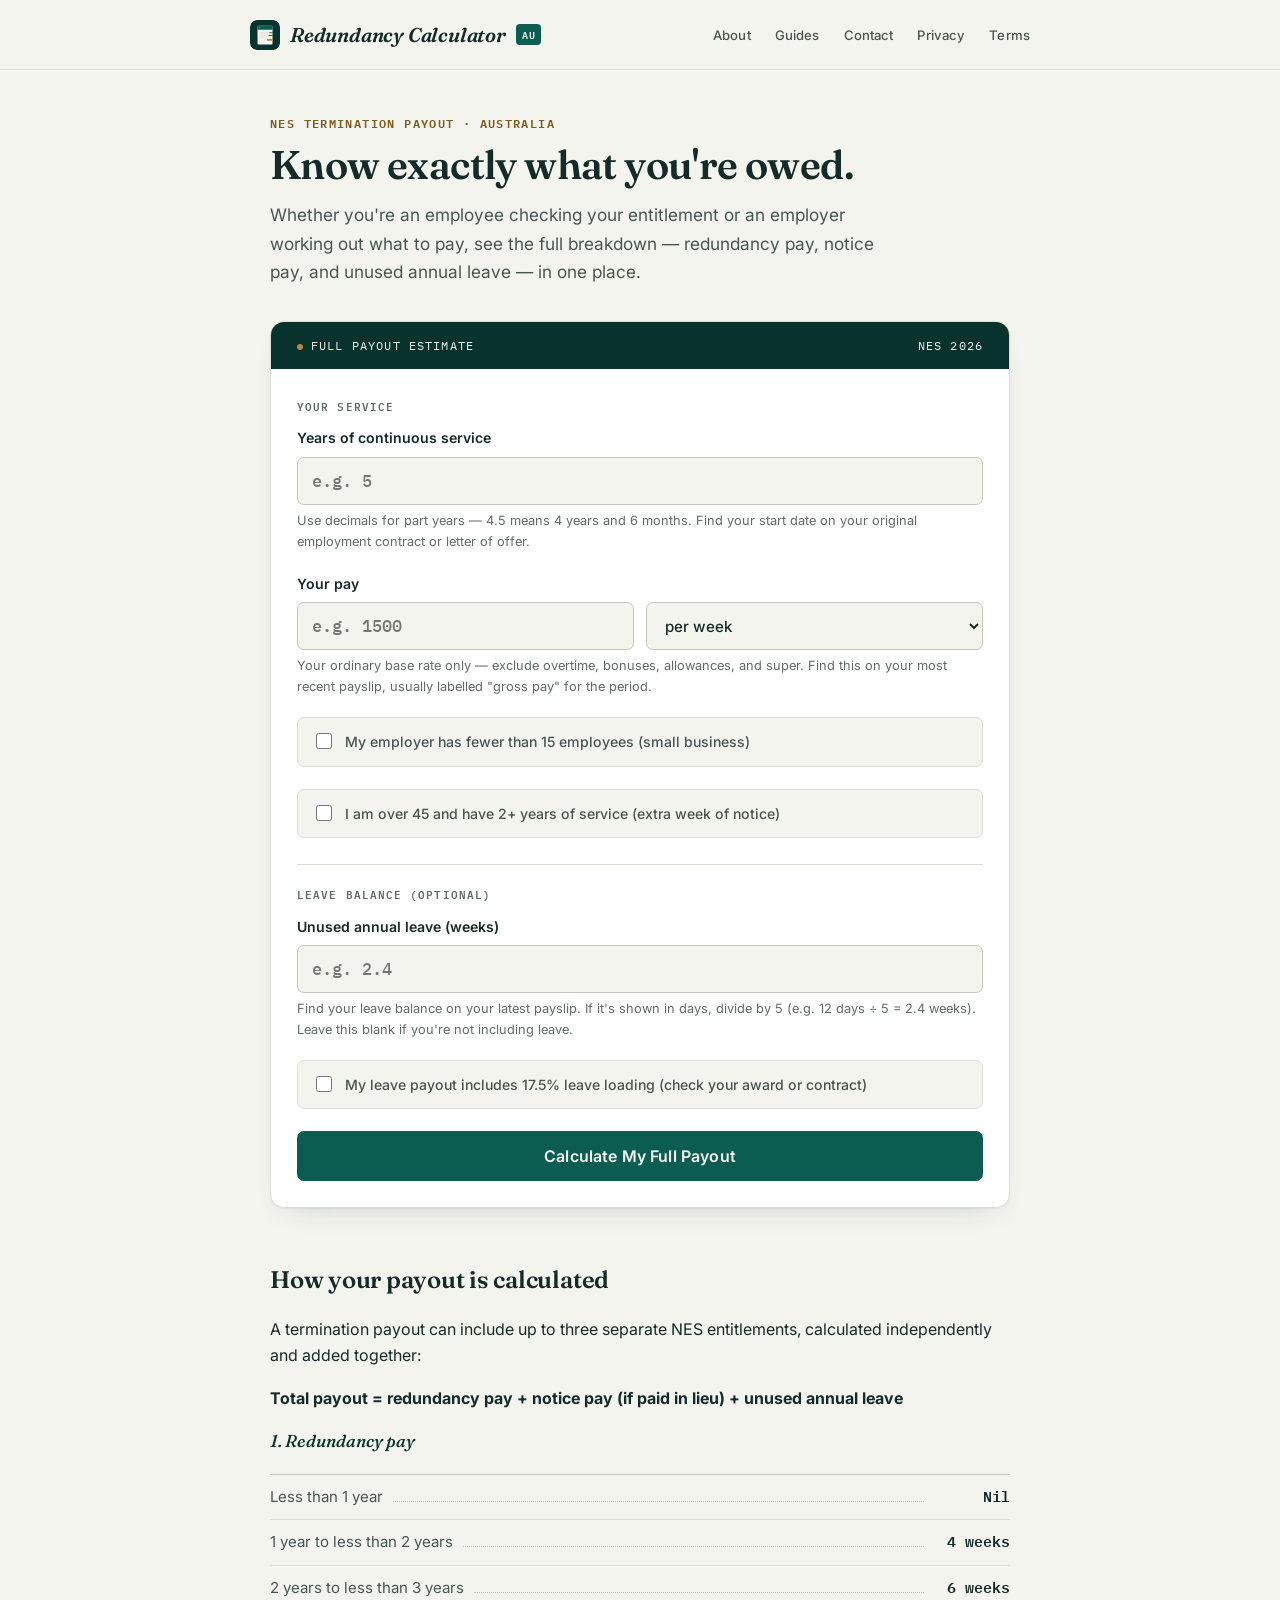
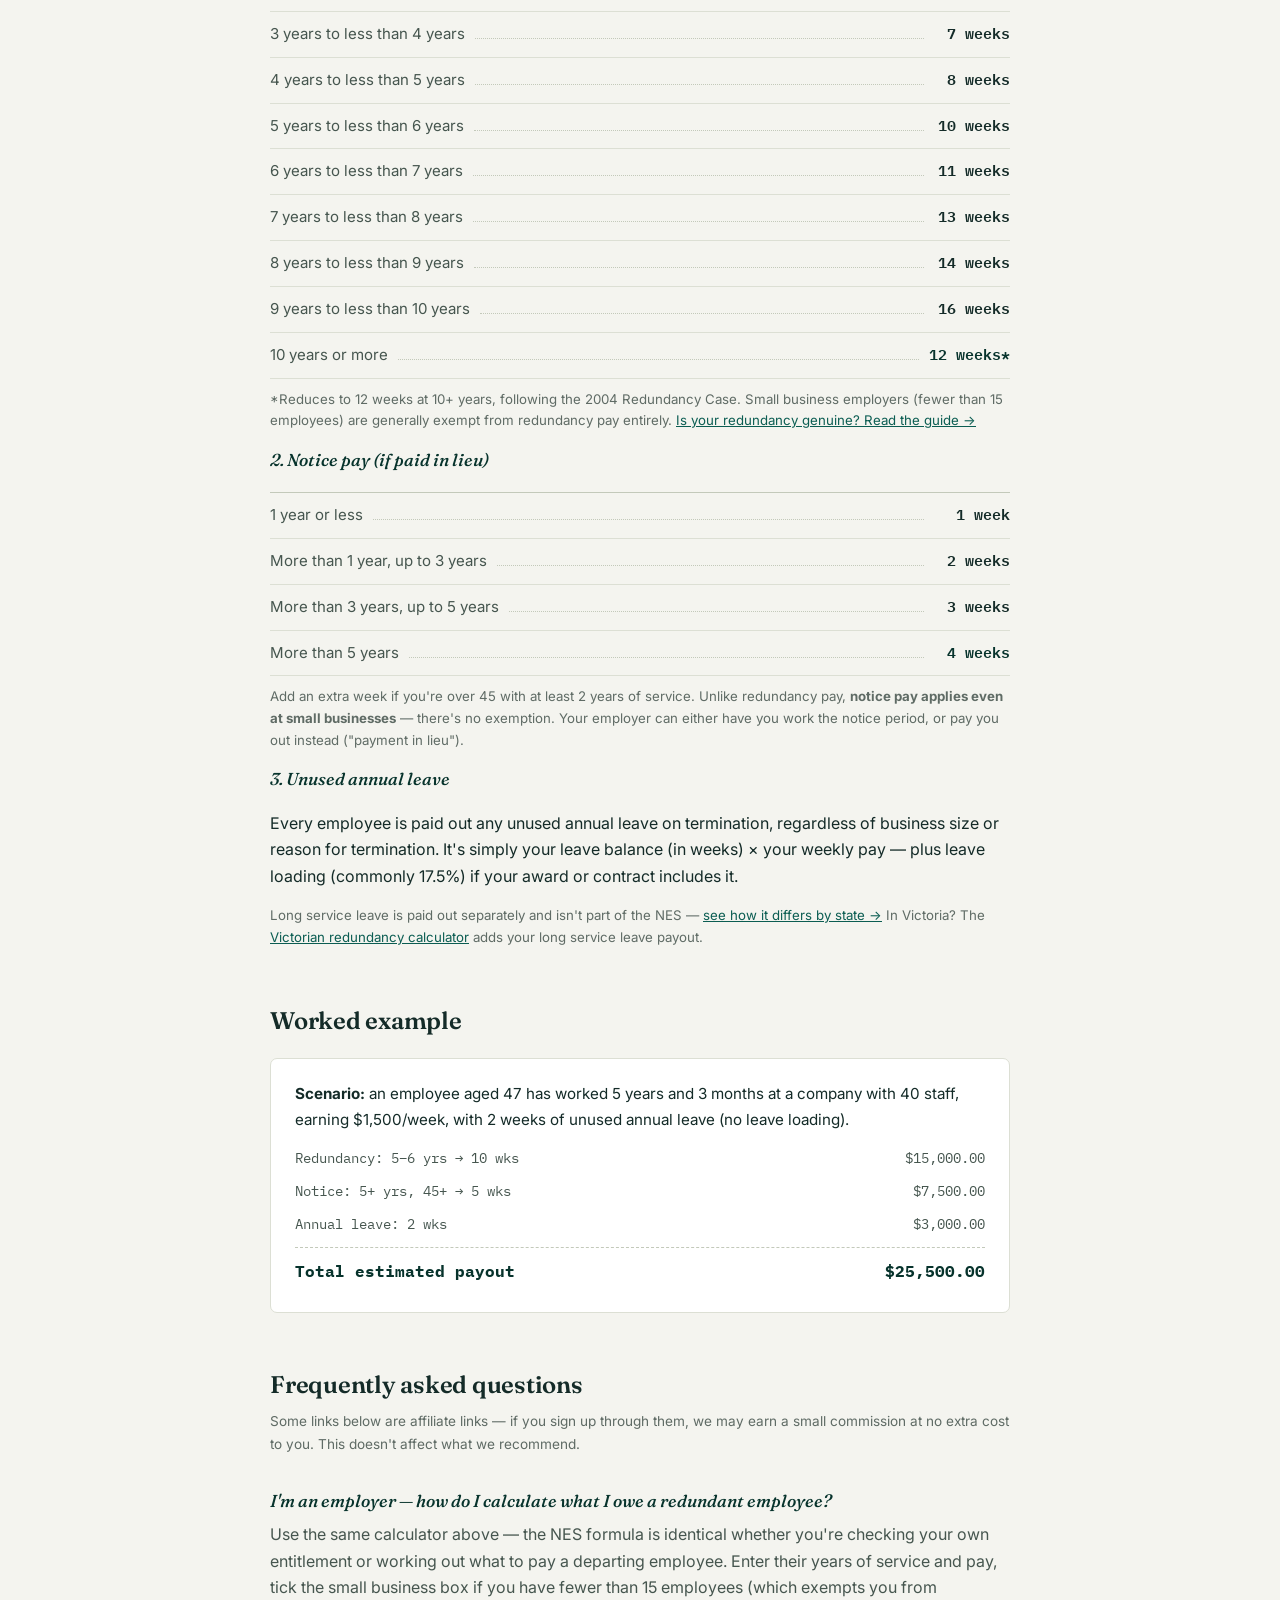
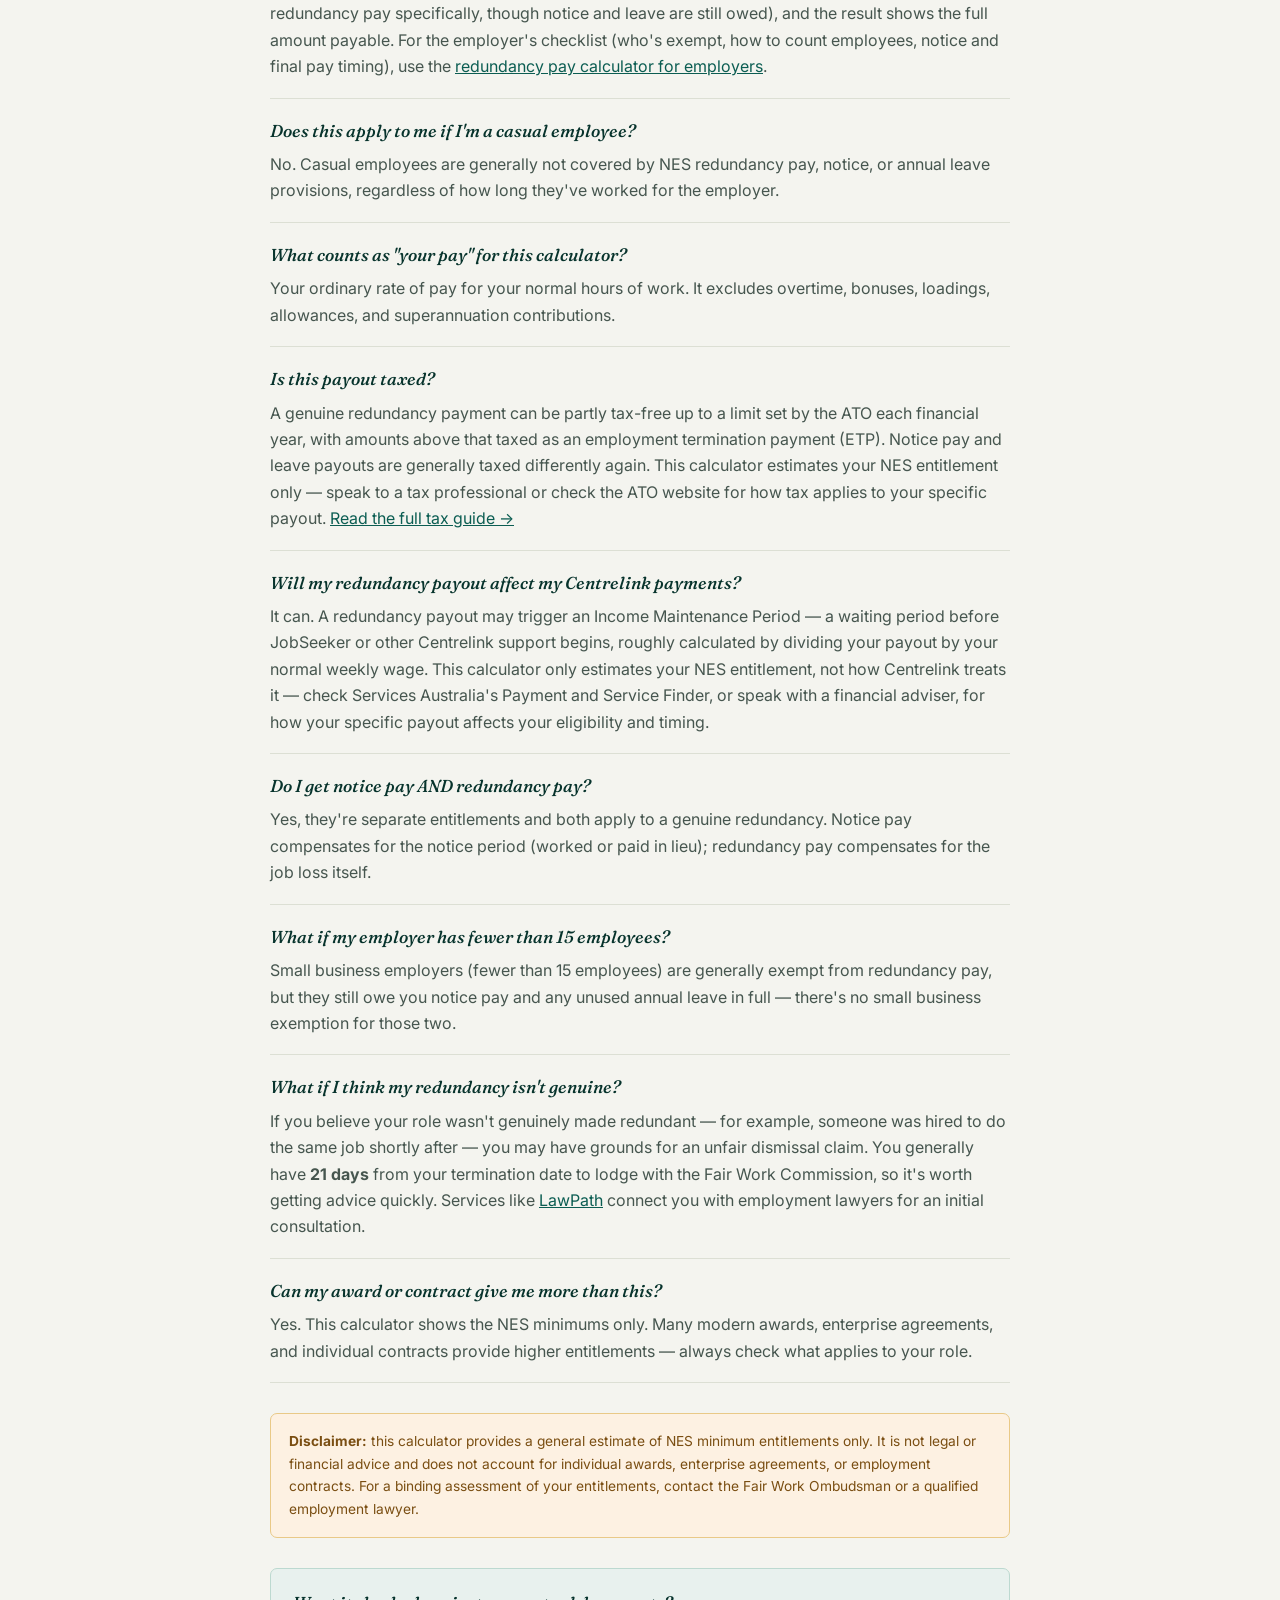
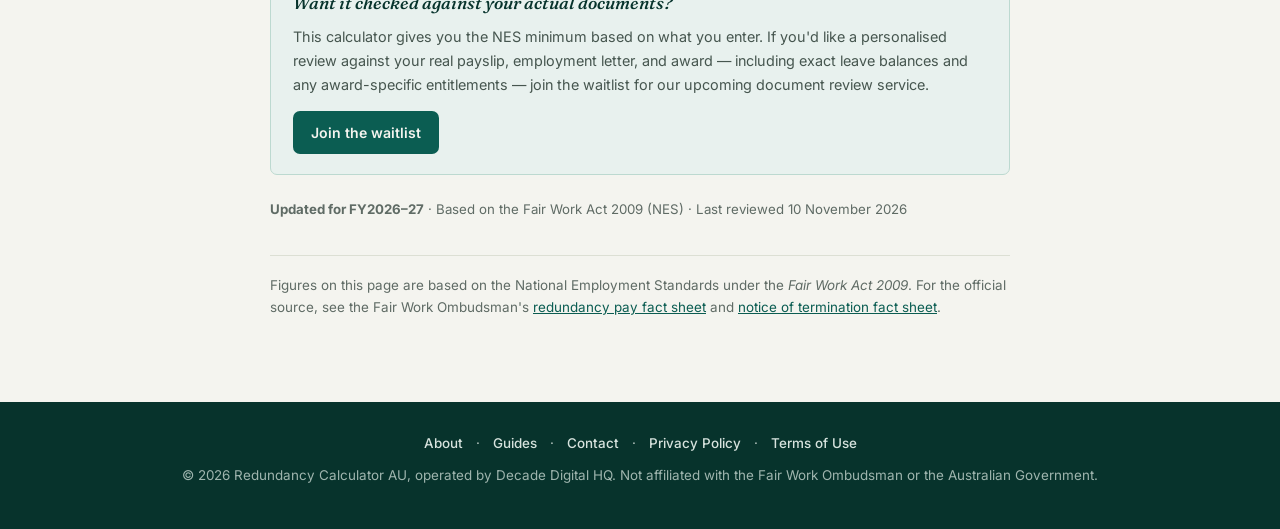
==== commit e47c1ef5: "Add employer redundancy pay calculator page New /redundancy-pay-calculator-employer page: employer c" ====
--- a/index.html
+++ b/index.html
@@ -270,7 +270,7 @@
 
   <div class="faq-item">
     <h3>I'm an employer — how do I calculate what I owe a redundant employee?</h3>
-    <p>Use the same calculator above — the NES formula is identical whether you're checking your own entitlement or working out what to pay a departing employee. Enter their years of service and pay, tick the small business box if you have fewer than 15 employees (which exempts you from redundancy pay specifically, though notice and leave are still owed), and the result shows the full amount payable.</p>
+    <p>Use the same calculator above — the NES formula is identical whether you're checking your own entitlement or working out what to pay a departing employee. Enter their years of service and pay, tick the small business box if you have fewer than 15 employees (which exempts you from redundancy pay specifically, though notice and leave are still owed), and the result shows the full amount payable. For the employer's checklist (who's exempt, how to count employees, notice and final pay timing), use the <a href="/redundancy-pay-calculator-employer">redundancy pay calculator for employers</a>.</p>
   </div>
 
   <div class="faq-item">
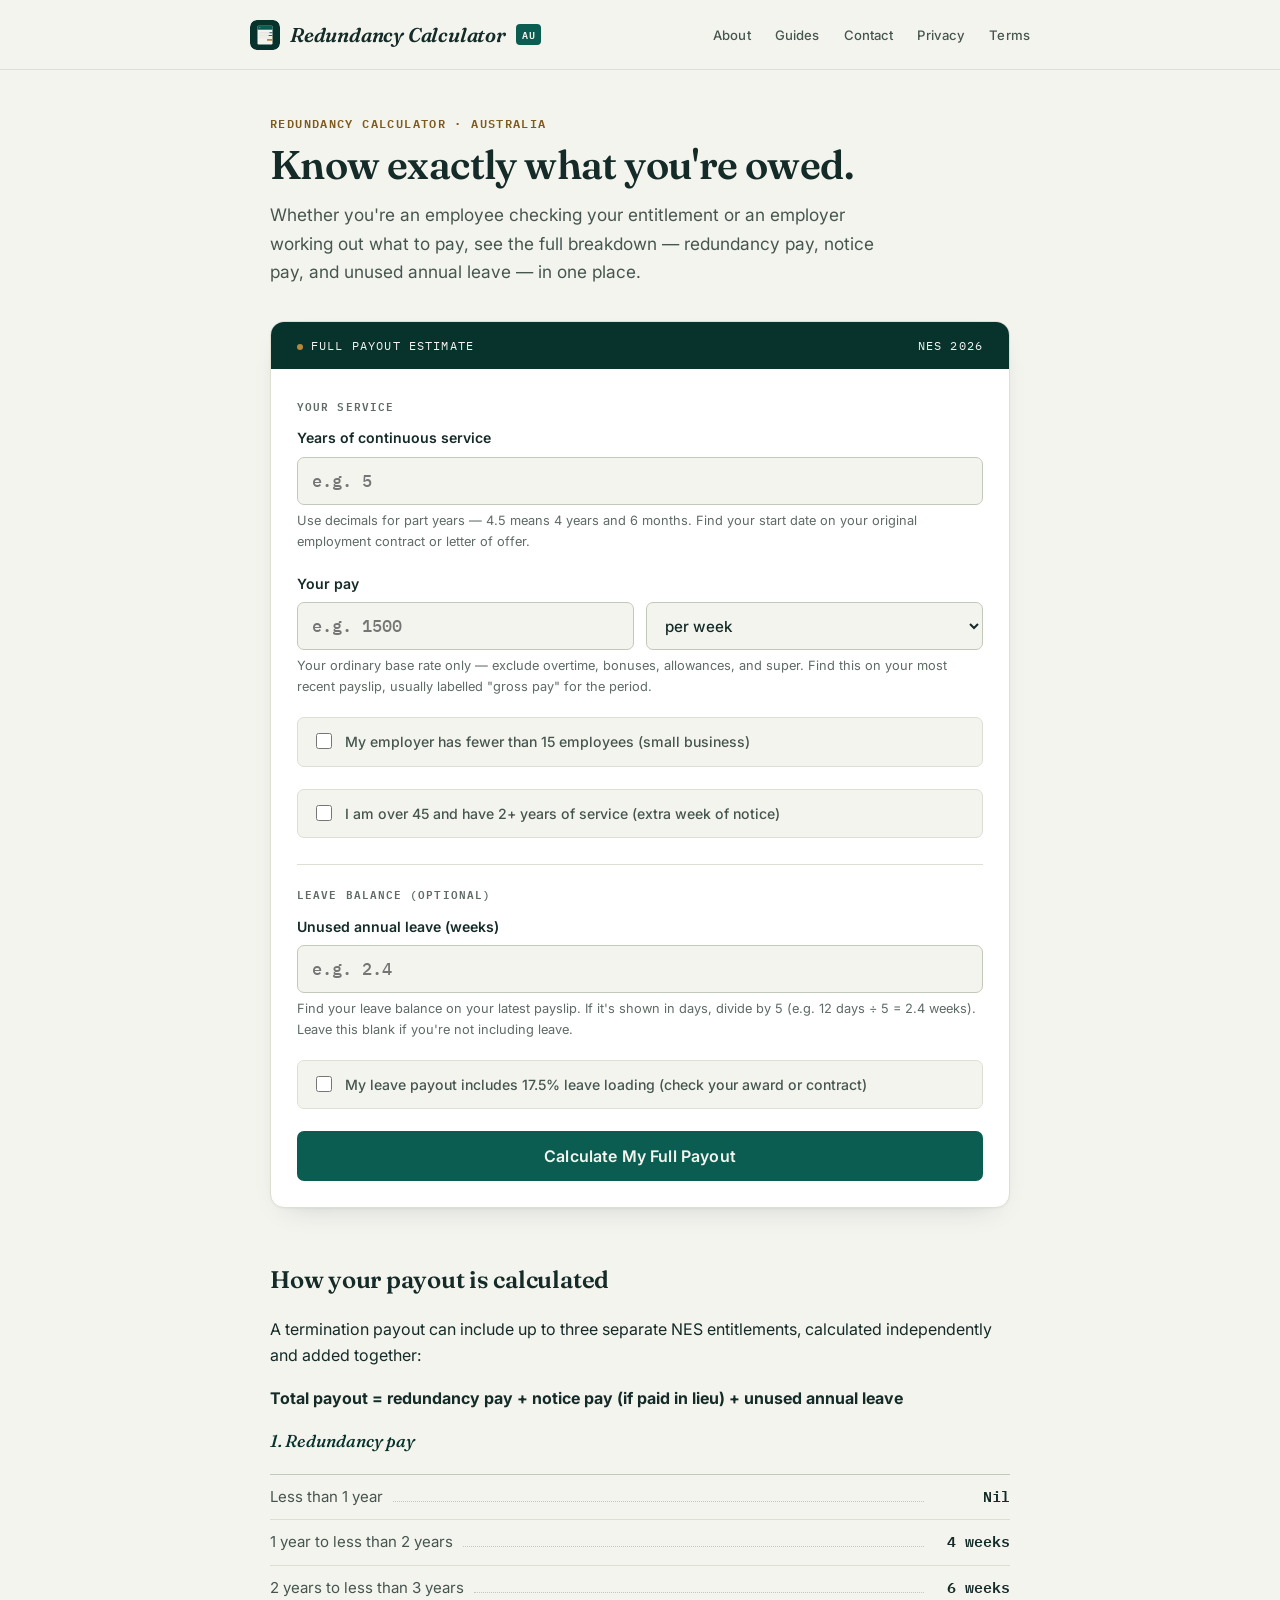
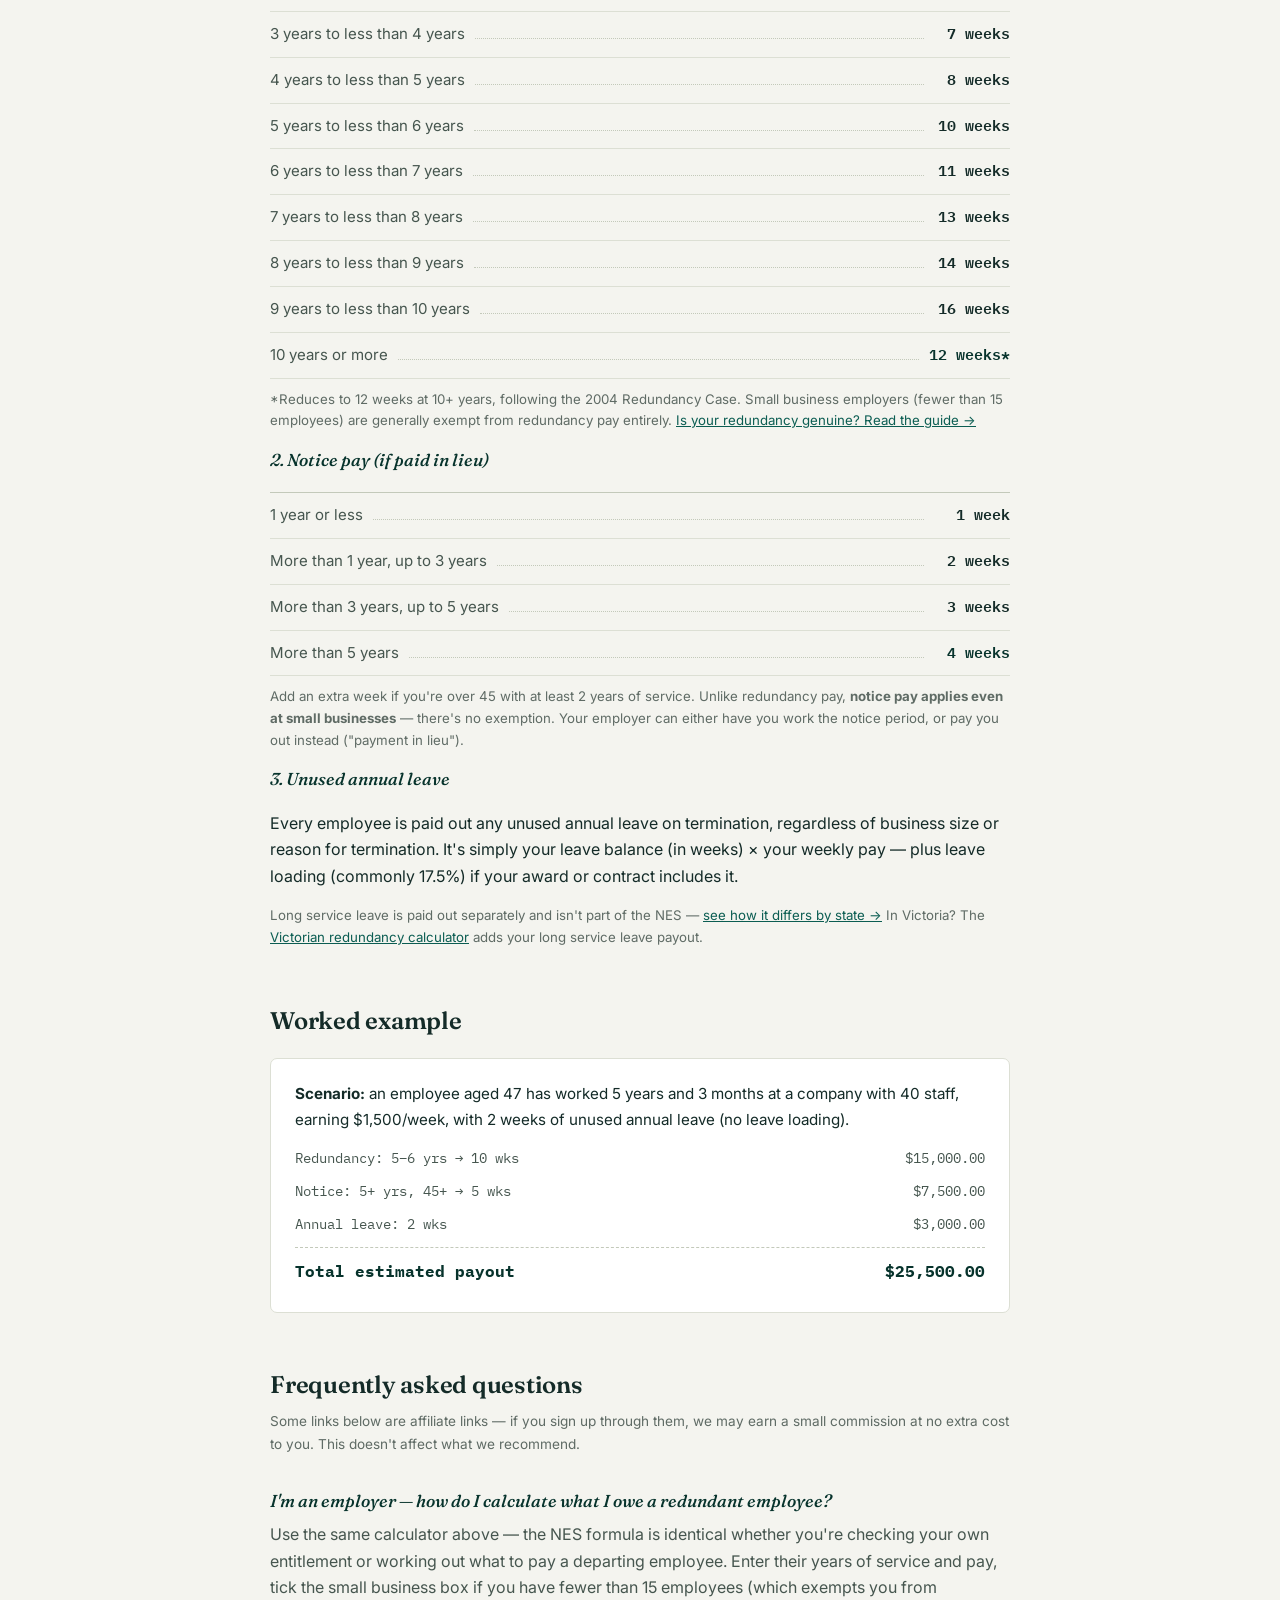
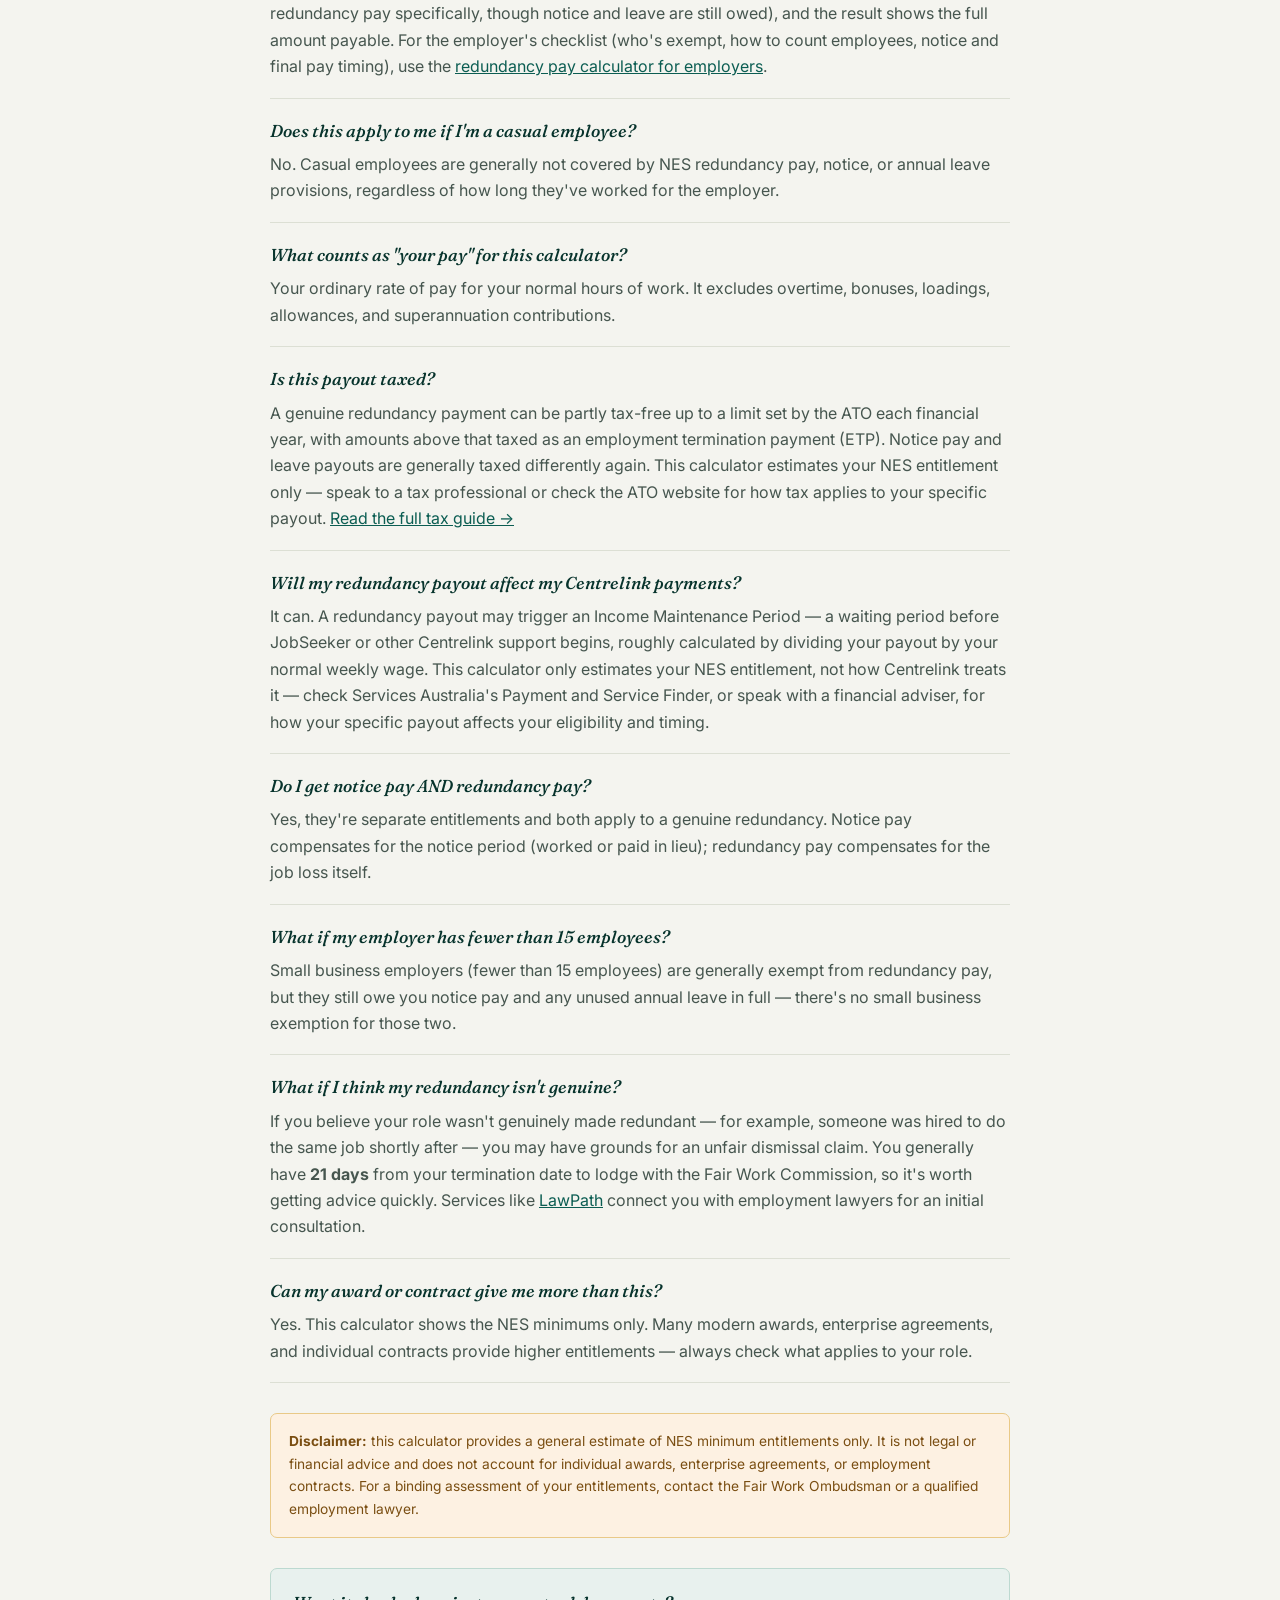
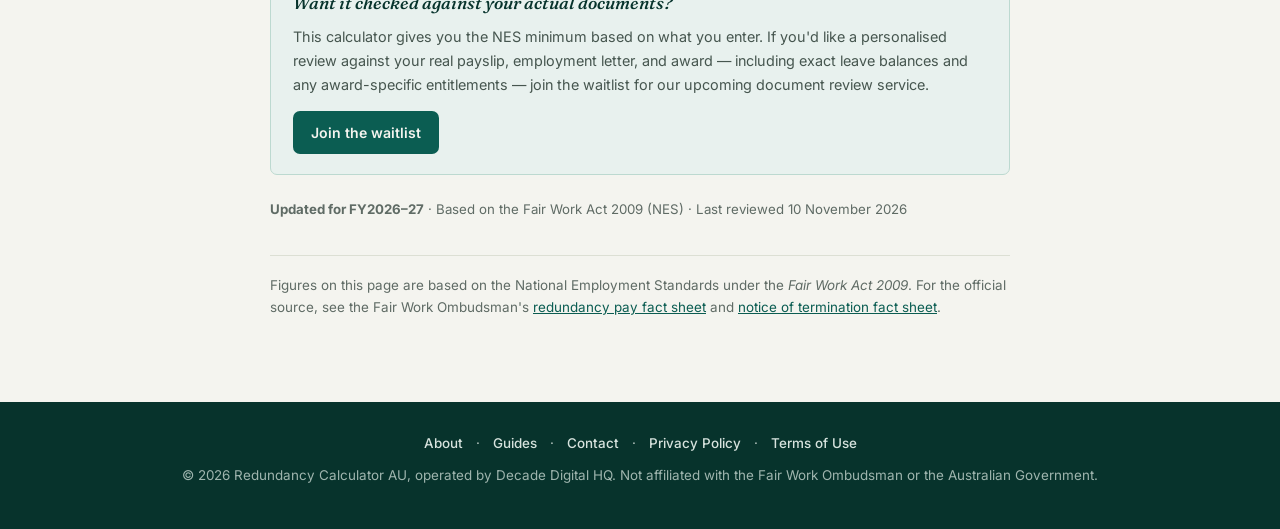
==== commit 22d9a809: "Homepage title/description for 'redundancy calculator' Title: 'Redundancy Calculator Australia 2026:" ====
--- a/index.html
+++ b/index.html
@@ -7,11 +7,11 @@
 <script async src="https://www.googletagmanager.com/gtag/js?id=G-P697HZBQ4J"></script>
 <script>window.dataLayer=window.dataLayer||[];function gtag(){dataLayer.push(arguments);}gtag('js',new Date());gtag('config','G-P697HZBQ4J');</script>
 <script src="/analytics.js" defer></script>
-<title>Redundancy Pay Calculator Australia (NES) — For Employees & Employers</title>
-<meta name="description" content="Free Australian redundancy pay calculator based on the NES. Work out redundancy, notice and leave payout, for employees and employers.">
+<title>Redundancy Calculator Australia 2026: Free Payout Estimate</title>
+<meta name="description" content="Free redundancy calculator for Australia. Get your redundancy pay, notice and unused leave under the Fair Work NES in seconds. Updated for 2026–27.">
 
 <meta property="og:type" content="website">
-<meta property="og:title" content="Redundancy Pay Calculator Australia (NES) — Free & Instant">
+<meta property="og:title" content="Redundancy Calculator Australia 2026: Free Payout Estimate">
 <meta property="og:description" content="See your full estimated termination payout — redundancy pay, notice pay, and unused annual leave — based on the Fair Work National Employment Standards.">
 <meta property="og:url" content="https://ausredundancycalculator.com.au/">
 <meta property="og:image" content="https://ausredundancycalculator.com.au/og-image.png">
@@ -21,7 +21,7 @@
 <meta property="og:site_name" content="Redundancy Calculator AU">
 
 <meta name="twitter:card" content="summary_large_image">
-<meta name="twitter:title" content="Redundancy Pay Calculator Australia (NES) — Free & Instant">
+<meta name="twitter:title" content="Redundancy Calculator Australia 2026: Free Payout Estimate">
 <meta name="twitter:description" content="See your full estimated termination payout — redundancy pay, notice pay, and unused annual leave — based on the NES.">
 <meta name="twitter:image" content="https://ausredundancycalculator.com.au/og-image.png">
 <link rel="preconnect" href="https://fonts.googleapis.com">
@@ -160,7 +160,7 @@
 </header>
 
 <main>
-  <div class="eyebrow">NES Termination Payout · Australia</div>
+  <div class="eyebrow">Redundancy Calculator · Australia</div>
   <h1>Know exactly what you're owed.</h1>
   <p class="subtitle">Whether you're an employee checking your entitlement or an employer working out what to pay, see the full breakdown — redundancy pay, notice pay, and unused annual leave — in one place.</p>
 
